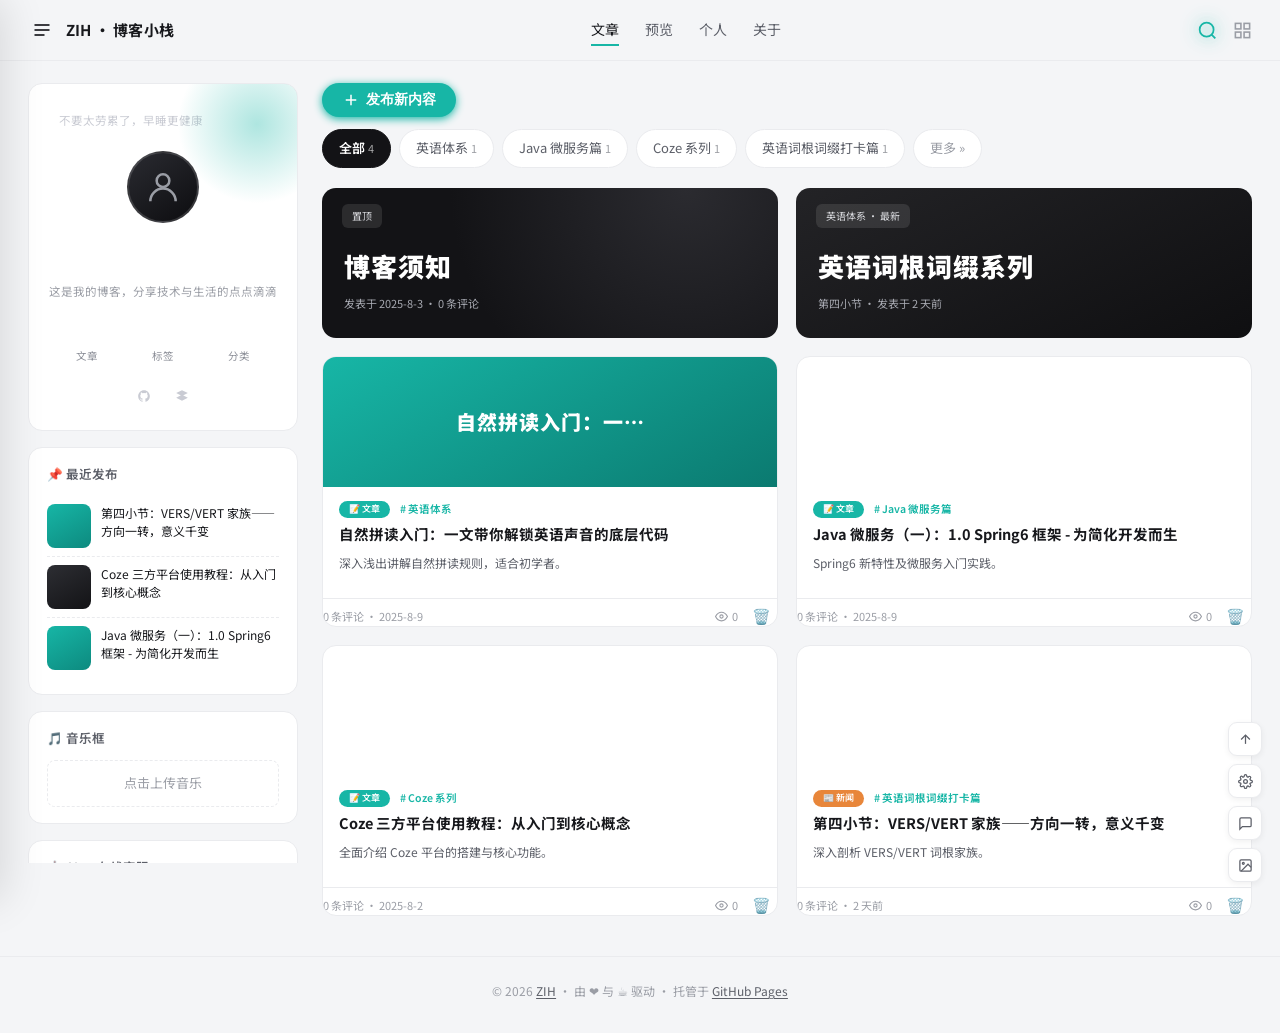
==== zih-blog/index.html @ df5fca0f "Add files via upload" ====
<!DOCTYPE html>
<html lang="zh-CN">
<head>
    <meta charset="UTF-8" />
    <meta name="viewport" content="width=device-width, initial-scale=1.0" />
    <title>ZIH · 博客小栈</title>
    <meta name="description" content="ZIH 的个人博客，分享技术与生活的点点滴滴" />
    <link rel="preconnect" href="https://fonts.googleapis.com" />
    <link href="https://fonts.googleapis.com/css2?family=Noto+Sans+SC:wght@400;500;600;700;900&family=Zen+Kaku+Gothic+New:wght@500;700;900&display=swap" rel="stylesheet" />
    <link rel="icon" href="data:image/svg+xml,<svg xmlns='http://www.w3.org/2000/svg' viewBox='0 0 24 24' fill='none' stroke='%2317181c' stroke-width='2'><line x1='3' y1='6' x2='21' y2='6'/><line x1='3' y1='12' x2='21' y2='12'/><line x1='3' y1='18' x2='15' y2='18'/></svg>" />
    
    <link rel="stylesheet" href="css/style.css" />

</head>
<body>

    <!-- ===== TOP BAR ===== -->
    <header class="topbar">
        <div class="brand">
            <button class="sidebar-toggle" id="sidebarToggle" aria-label="切换侧边栏">
                <svg viewBox="0 0 24 24" fill="none" stroke="currentColor" stroke-width="2">
                    <line x1="3" y1="6" x2="21" y2="6" />
                    <line x1="3" y1="12" x2="21" y2="12" />
                    <line x1="3" y1="18" x2="21" y2="18" />
                </svg>
            </button>
            <button class="menu-toggle" id="menuToggle" aria-label="展开分类菜单">
                <svg viewBox="0 0 24 24" fill="none" stroke="currentColor" stroke-width="2">
                    <line x1="3" y1="6" x2="21" y2="6" />
                    <line x1="3" y1="12" x2="21" y2="12" />
                    <line x1="3" y1="18" x2="15" y2="18" />
                </svg>
            </button>
            <span class="brand-text">ZIH · 博客小栈</span>
        </div>
        <nav class="toplinks">
            <a href="#" data-tab="blog" class="active">文章</a>
            <a href="#" data-tab="gallery">预览</a>
            <a href="#" data-tab="personal">个人</a>
            <a href="#" data-tab="about">关于</a>
        </nav>
        <div class="topicons">
            <svg id="icon-search" viewBox="0 0 24 24" fill="none" stroke="currentColor" stroke-width="2" role="button" aria-label="搜索文章" title="点击查看文章">
                <circle cx="11" cy="11" r="8" />
                <line x1="21" y1="21" x2="16.65" y2="16.65" />
            </svg>
            <svg id="icon-grid" viewBox="0 0 24 24" fill="none" stroke="currentColor" stroke-width="2" role="button" aria-label="查看相册" title="点击查看相册">
                <rect x="3" y="3" width="7" height="7" />
                <rect x="14" y="3" width="7" height="7" />
                <rect x="14" y="14" width="7" height="7" />
                <rect x="3" y="14" width="7" height="7" />
            </svg>
        </div>
    </header>

    <!-- ===== 分类侧滑菜单 ===== -->
    <div class="menu-overlay" id="menuOverlay"></div>
    <div class="menu-panel" id="menuPanel">
        <div class="menu-header">
            <h3>📂 分类</h3>
            <button class="close-btn" id="menuCloseBtn">✕</button>
        </div>
        <div class="menu-body" id="menuBody"></div>
        <div class="menu-footer">
            <span>共 <span id="menuTotalPosts">0</span> 篇文章</span>
        </div>
    </div>

    <!-- ===== 移动端侧边栏遮罩 ===== -->
    <div class="sidebar-overlay" id="sidebarOverlay"></div>

    <!-- ===== MAIN LAYOUT ===== -->
    <div class="shell">

        <!-- SIDEBAR -->
        <aside class="sidebar-wrapper" id="sidebarWrapper">
            <div class="sidebar-scroll">
                <div class="card profile">
                    <span class="greet">不要太劳累了，早睡更健康</span>
                    <div class="avatar-wrapper" id="avatarUpload" title="点击上传头像">
                        <div class="avatar-content" id="avatarContent">
                            <svg viewBox="0 0 24 24" fill="none" stroke="currentColor" stroke-width="1.6">
                                <circle cx="12" cy="8" r="4" />
                                <path d="M4 21c0-4.4 3.6-8 8-8s8 3.6 8 8" />
                            </svg>
                            <img id="avatarImg" src="" alt="头像" style="display:none;" />
                        </div>
                        <div class="avatar-hint">点击更换</div>
                        <div class="avatar-badge">✎</div>
                    </div>
                    <input type="file" id="avatarInput" accept="image/*" style="display:none;" />
                    <div class="pname-wrap">
                        <div class="pname" id="profileName" contenteditable="true" spellcheck="false">ZIH</div>
                        <span class="edit-hint">点击编辑名字</span>
                    </div>
                    <div class="pbio">这是我的博客，分享技术与生活的点点滴滴</div>
                    <div class="pstats">
                        <div><b id="total-articles">0</b><span>文章</span></div>
                        <div><b>23</b><span>标签</span></div>
                        <div><b>41</b><span>分类</span></div>
                    </div>
                    <div class="psocial">
                        <a href="#" aria-label="GitHub">
                            <svg viewBox="0 0 24 24" fill="currentColor">
                                <path d="M12 2C6.48 2 2 6.58 2 12.25c0 4.53 2.87 8.37 6.84 9.73.5.1.68-.22.68-.5v-1.75c-2.78.62-3.37-1.36-3.37-1.36-.46-1.2-1.11-1.52-1.11-1.52-.91-.64.07-.63.07-.63 1 .07 1.53 1.05 1.53 1.05.9 1.57 2.34 1.12 2.91.86.09-.66.35-1.12.64-1.38-2.22-.26-4.56-1.14-4.56-5.07 0-1.12.39-2.04 1.03-2.76-.1-.26-.45-1.31.1-2.72 0 0 .84-.28 2.75 1.05a9.3 9.3 0 0 1 5 0c1.9-1.33 2.75-1.05 2.75-1.05.55 1.41.2 2.46.1 2.72.64.72 1.03 1.64 1.03 2.76 0 3.94-2.34 4.8-4.57 5.06.36.32.68.94.68 1.9v2.82c0 .28.18.6.69.5C19.13 20.6 22 16.77 22 12.25 22 6.58 17.52 2 12 2Z" />
                            </svg>
                        </a>
                        <a href="#" aria-label="RSS">
                            <svg viewBox="0 0 24 24" fill="currentColor">
                                <path d="M12 2 2 7l10 5 10-5-10-5Zm0 8L2 15l10 5 10-5-10-5Z" />
                            </svg>
                        </a>
                    </div>
                </div>

                <div class="card sidebox">
                    <h4>📌 最近发布</h4>
                    <div id="recent-posts"></div>
                </div>

                <div class="card music-card">
                    <h4>🎵 音乐框</h4>
                    <div class="music-upload-area" id="musicUploadArea">
                        <span>点击上传音乐</span>
                        <input type="file" id="musicInput" accept="audio/*" style="display:none;" />
                    </div>
                    <div class="music-controls" id="musicControls">
                        <audio id="audioPlayer" style="display:none;"></audio>
                        <div class="row">
                            <button class="btn-play" id="playBtn">▶ 播放</button>
                            <span class="music-status" id="musicStatus">未加载</span>
                            <span class="music-time" id="musicTime">00:00 / 00:00</span>
                        </div>
                        <div class="music-progress" id="progressBar">
                            <div class="progress-fill" id="progressFill"></div>
                        </div>
                        <div class="row" style="margin-top:6px;">
                            <div class="music-volume">
                                <span>🔊</span>
                                <input type="range" id="volumeSlider" min="0" max="1" step="0.05" value="0.8" />
                            </div>
                            <span class="spacer"></span>
                            <button class="delete-btn" id="deleteMusicBtn" title="删除音乐" style="font-size:13px;">🗑️</button>
                        </div>
                    </div>
                </div>

                <div class="card ai-card">
                    <h4>🤖 AI · 在线客服</h4>
                    <div class="ai-mode-toggle">
                        <button class="mode-btn active" data-mode="ai">🤖 AI</button>
                        <button class="mode-btn" data-mode="human">👤 人工</button>
                    </div>
                    <div class="ai-chat-box" id="aiChatBox">
                        <div class="msg bot">你好！我是 AI 助手，有什么可以帮助你的？</div>
                    </div>
                    <div class="ai-input-row">
                        <input type="text" id="aiInput" placeholder="输入消息..." />
                        <button id="aiSendBtn">发送</button>
                    </div>
                    <div class="ai-status" id="aiStatus">当前模式：AI 自动回复</div>
                </div>

                <div class="card data-card">
                    <h4>💾 数据管理</h4>
                    <div class="data-actions">
                        <button class="btn-export" id="exportDataBtn">📤 导出数据</button>
                        <button class="btn-import" id="importDataBtn">📥 导入数据</button>
                        <input type="file" id="importFileInput" accept=".json" style="display:none;" />
                    </div>
                    <div class="data-hint">
                        💡 导出为 <strong>JSON</strong> 文件备份全部数据（文章、评论、相册、联系方式、个人资料、音乐），导入可恢复。
                    </div>
                </div>

                <div class="card theme-card">
                    <h4>🎨 主题切换</h4>
                    <div class="theme-grid" id="themeGrid">
                        <button class="theme-btn active" data-theme="light" title="白天">
                            <span class="theme-dot" style="background:#f4f5f7;border-color:#eaebee;"></span>
                            <span class="theme-name">☀️ 白天</span>
                        </button>
                        <button class="theme-btn" data-theme="dark" title="黑夜">
                            <span class="theme-dot" style="background:#1a1a1e;border-color:#2a2a30;"></span>
                            <span class="theme-name">🌙 黑夜</span>
                        </button>
                        <button class="theme-btn" data-theme="warm" title="暖阳">
                            <span class="theme-dot" style="background:#fdf6ee;border-color:#f0e6d8;"></span>
                            <span class="theme-name">🌅 暖阳</span>
                        </button>
                        <button class="theme-btn" data-theme="forest" title="森林">
                            <span class="theme-dot" style="background:#eef5ee;border-color:#d8e8d8;"></span>
                            <span class="theme-name">🌲 森林</span>
                        </button>
                        <button class="theme-btn" data-theme="ocean" title="海洋">
                            <span class="theme-dot" style="background:#eef4f8;border-color:#d8e4ec;"></span>
                            <span class="theme-name">🌊 海洋</span>
                        </button>
                        <button class="theme-btn" data-theme="sakura" title="樱花">
                            <span class="theme-dot" style="background:#fdf0f0;border-color:#f0d8d8;"></span>
                            <span class="theme-name">🌸 樱花</span>
                        </button>
                        <button class="theme-btn" data-theme="violet" title="紫罗兰">
                            <span class="theme-dot" style="background:#f4eef8;border-color:#e8d8ec;"></span>
                            <span class="theme-name">💜 紫罗兰</span>
                        </button>
                    </div>
                    <div class="theme-current" id="themeCurrent">当前主题：<strong>☀️ 白天</strong></div>
                </div>

            </div>
        </aside>

        <!-- MAIN CONTENT -->
        <main>
            <div id="blog-content" class="active">
                <div class="toolbar">
                    <button class="btn-publish" id="openPublishBtn">
                        <svg viewBox="0 0 24 24" fill="none" stroke="currentColor" stroke-width="2">
                            <path d="M12 5v14" />
                            <path d="M5 12h14" />
                        </svg>
                        发布新内容
                    </button>
                    <div class="pillbar" id="pillbar"></div>
                </div>

                <div class="featured">
                    <div class="fcard dark1">
                        <span class="tag">置顶</span>
                        <div class="big">博客须知</div>
                        <div class="meta">发表于 2025-8-3 · 0 条评论</div>
                    </div>
                    <div class="fcard dark2">
                        <span class="tag">英语体系 · 最新</span>
                        <div class="big">英语词根词缀系列</div>
                        <div class="meta">第四小节 · 发表于 2 天前</div>
                    </div>
                </div>

                <div class="grid" id="post-grid"></div>
            </div>

            <div id="gallery">
                <div class="gallery-header">
                    <div class="header-actions">
                        <div>
                            <h2>📷 摄影集</h2>
                            <p>上传本地图片或管理现有照片</p>
                        </div>
                        <button class="btn-upload" id="uploadImageBtn">
                            📤 上传图片
                            <input type="file" id="imageInput" accept="image/*" multiple />
                        </button>
                    </div>
                </div>
                <div class="gallery-grid" id="gallery-grid"></div>
            </div>

            <div id="personal">
                <div class="personal-header">
                    <div class="avatar-large">
                        <svg viewBox="0 0 24 24" fill="none" stroke="currentColor" stroke-width="1.6">
                            <circle cx="12" cy="8" r="4" />
                            <path d="M4 21c0-4.4 3.6-8 8-8s8 3.6 8 8" />
                        </svg>
                    </div>
                    <h2>ZIH</h2>
                    <div class="bio">全栈开发者 · 热爱技术与生活</div>
                    <div class="tags">
                        <span># 前端</span>
                        <span># 后端</span>
                        <span># 英语</span>
                        <span># 摄影</span>
                    </div>
                </div>
                <h3 style="font-size:18px;font-weight:700;margin-bottom:16px;">💬 访客留言</h3>
                <div class="comment-form">
                    <div class="row">
                        <input type="text" id="commentName" placeholder="你的昵称 *" required />
                    </div>
                    <div class="row">
                        <textarea id="commentContent" placeholder="想说什么呢？" required></textarea>
                    </div>
                    <div class="actions">
                        <button class="btn-submit-comment" id="submitCommentBtn">发表评论</button>
                    </div>
                </div>
                <div class="grid" id="comment-grid"></div>
            </div>

            <div id="about">
                <div class="about-header">
                    <div>
                        <h2>📇 联系方式</h2>
                        <p style="color:var(--ink-soft);font-size:14px;">管理你的社交联系方式，上传二维码或图片</p>
                    </div>
                    <button class="btn-add-contact" id="addContactBtn">➕ 添加联系方式</button>
                </div>
                <div class="contact-grid" id="contact-grid"></div>
            </div>

        </main>
    </div>

    <!-- ===== 发布模态框（增强版） ===== -->
    <div class="modal-overlay" id="publishModal">
        <div class="modal">
            <h2>✏️ 发布新内容</h2>
            <p class="sub">支持写文章、新闻，富文本编辑，插入图片</p>
            <form id="publishForm">
                <!-- 类型切换 -->
                <label>内容类型</label>
                <div class="type-toggle">
                    <button type="button" class="type-btn active" data-type="article">📝 文章</button>
                    <button type="button" class="type-btn" data-type="news">📰 新闻</button>
                </div>

                <label>标题 <span class="required">*</span></label>
                <input type="text" id="postTitle" placeholder="输入标题..." required />

                <label>分类 <span class="required">*</span></label>
                <input type="text" id="postCategory" placeholder="例如：前端技术" required />

                <label>摘要（选填）</label>
                <textarea id="postSummary" placeholder="简短描述内容"></textarea>

                <label>正文内容 <span class="required">*</span></label>
                <div class="editor-toolbar" id="editorToolbar">
                    <button type="button" data-cmd="bold" title="加粗"><b>B</b></button>
                    <button type="button" data-cmd="italic" title="斜体"><i>I</i></button>
                    <button type="button" data-cmd="underline" title="下划线"><u>U</u></button>
                    <span class="separator"></span>
                    <button type="button" data-cmd="h2" title="标题2">H2</button>
                    <button type="button" data-cmd="h3" title="标题3">H3</button>
                    <span class="separator"></span>
                    <button type="button" data-cmd="ul" title="无序列表">•</button>
                    <button type="button" data-cmd="ol" title="有序列表">1.</button>
                    <span class="separator"></span>
                    <button type="button" data-cmd="image" title="插入图片">🖼️</button>
                    <button type="button" data-cmd="link" title="插入链接">🔗</button>
                    <button type="button" data-cmd="quote" title="引用">❝</button>
                    <span class="separator"></span>
                    <button type="button" data-cmd="undo" title="撤销">↩</button>
                    <button type="button" data-cmd="redo" title="重做">↪</button>
                    <span class="separator"></span>
                    <button type="button" data-cmd="clear" title="清除格式">✕</button>
                </div>
                <div class="editor-content" id="editorContent" contenteditable="true" placeholder="在这里写正文..."></div>
                <div style="font-size:11px;color:var(--ink-faint);margin-top:4px;text-align:right;">支持粘贴图片、拖拽上传图片</div>

                <label>封面颜色</label>
                <div class="color-options">
                    <label><input type="radio" name="coverColor" value="teal" checked /> <span class="color-swatch" style="background:var(--teal);"></span> 青绿</label>
                    <label><input type="radio" name="coverColor" value="dark" /> <span class="color-swatch" style="background:#1d1d21;"></span> 深色</label>
                    <label><input type="radio" name="coverColor" value="amber" /> <span class="color-swatch" style="background:#e8863a;"></span> 琥珀</label>
                    <label><input type="radio" name="coverColor" value="violet" /> <span class="color-swatch" style="background:#6f6bd6;"></span> 紫罗兰</label>
                    <label><input type="radio" name="coverColor" value="rose" /> <span class="color-swatch" style="background:#e8436e;"></span> 玫瑰</label>
                    <label><input type="radio" name="coverColor" value="sky" /> <span class="color-swatch" style="background:#3b9ae1;"></span> 天蓝</label>
                </div>

                <div class="actions">
                    <button type="button" class="btn-cancel" id="closePublishBtn">取消</button>
                    <button type="submit" class="btn-submit">发布</button>
                </div>
            </form>
        </div>
    </div>

    <!-- ===== 文章详情查看模态框 ===== -->
    <div class="modal-overlay" id="detailModal">
        <div class="modal">
            <div class="detail-header">
                <div>
                    <div class="meta">
                        <span class="badge" id="detailBadge">📝 文章</span>
                        <span id="detailCategory"># 分类</span>
                        <span style="margin-left:10px;" id="detailDate">2026-9-1</span>
                        <span style="margin-left:10px;">👁️ <span id="detailViews">0</span></span>
                    </div>
                    <h3 id="detailTitle">标题</h3>
                </div>
                <button class="close-btn" id="closeDetailBtn" style="font-size:24px;background:none;border:none;color:var(--ink-faint);cursor:pointer;">✕</button>
            </div>
            <div class="detail-content" id="detailContent">
                内容加载中...
            </div>
            <div class="actions" style="margin-top:16px;justify-content:flex-end;display:flex;">
                <button class="btn-cancel" id="closeDetailBtn2">关闭</button>
            </div>
        </div>
    </div>

    <!-- ===== 添加联系方式模态框 ===== -->
    <div class="modal-overlay" id="addContactModal">
        <div class="modal">
            <h2>📇 添加联系方式</h2>
            <p class="sub">选择类型并填写标签</p>
            <form id="addContactForm">
                <label>类型 <span class="required">*</span></label>
                <select id="contactType" required>
                    <option value="wechat">微信</option>
                    <option value="douyin">抖音</option>
                </select>
                <label>标签 <span class="required">*</span></label>
                <input type="text" id="contactLabel" placeholder="例如：微信、抖音" required />
                <div class="actions">
                    <button type="button" class="btn-cancel" id="closeAddContactBtn">取消</button>
                    <button type="submit" class="btn-submit">添加</button>
                </div>
            </form>
        </div>
    </div>

    <!-- ===== FOOTER ===== -->
    <footer class="site-footer">
        <p>
            © 2026 <a href="/">ZIH</a> ·
            由 ❤️ 与 ☕ 驱动 ·
            托管于 <a href="https://pages.github.com" target="_blank" rel="noopener">GitHub Pages</a>
        </p>
    </footer>

    <!-- ===== RIGHT RAIL ===== -->
    <div class="rail">
        <a href="#" aria-label="回到顶部" onclick="window.scrollTo({top:0,behavior:'smooth'});return false;">
            <svg viewBox="0 0 24 24" fill="none" stroke="currentColor" stroke-width="2">
                <line x1="12" y1="5" x2="12" y2="19" />
                <polyline points="19 12 12 5 5 12" />
            </svg>
        </a>
        <a href="#" aria-label="设置">
            <svg viewBox="0 0 24 24" fill="none" stroke="currentColor" stroke-width="2">
                <circle cx="12" cy="12" r="3" />
                <path d="M19.4 15a1.7 1.7 0 0 0 .34 1.87l.06.06a2 2 0 1 1-2.83 2.83l-.06-.06a1.7 1.7 0 0 0-1.87-.34 1.7 1.7 0 0 0-1 1.55V21a2 2 0 0 1-4 0v-.09A1.7 1.7 0 0 0 9 19.4a1.7 1.7 0 0 0-1.87.34l-.06.06a2 2 0 1 1-2.83-2.83l.06-.06A1.7 1.7 0 0 0 4.6 15a1.7 1.7 0 0 0-1.55-1H3a2 2 0 0 1 0-4h.09A1.7 1.7 0 0 0 4.6 9a1.7 1.7 0 0 0-.34-1.87l-.06-.06A2 2 0 1 1 7.03 4.24l.06.06A1.7 1.7 0 0 0 9 4.64a1.7 1.7 0 0 0 1-1.55V3a2 2 0 0 1 4 0v.09a1.7 1.7 0 0 0 1 1.55 1.7 1.7 0 0 0 1.87-.34l.06-.06a2 2 0 1 1 2.83 2.83l-.06.06A1.7 1.7 0 0 0 19.4 9a1.7 1.7 0 0 0 1.55 1H21a2 2 0 0 1 0 4h-.09a1.7 1.7 0 0 0-1.55 1Z" />
            </svg>
        </a>
        <a href="#" aria-label="评论">
            <svg viewBox="0 0 24 24" fill="none" stroke="currentColor" stroke-width="2">
                <path d="M21 15a2 2 0 0 1-2 2H7l-4 4V5a2 2 0 0 1 2-2h14a2 2 0 0 1 2 2z" />
            </svg>
        </a>
        <a href="#" aria-label="图片">
            <svg viewBox="0 0 24 24" fill="none" stroke="currentColor" stroke-width="2">
                <rect x="3" y="3" width="18" height="18" rx="2" />
                <circle cx="8.5" cy="8.5" r="1.5" />
                <path d="m21 15-5-5L5 21" />
            </svg>
        </a>
    </div>

    <!-- ============================================================ -->
    <!-- ===== JavaScript ===== -->
    
    <script src="js/app.js"></script>


</body>
</html>
---- zih-blog/css/style.css ----
/* ===== 全局重置 & 变量 ===== */
        :root {
            --bg: #f4f5f7;
            --panel: #ffffff;
            --ink: #17181c;
            --ink-soft: #5c5f68;
            --ink-faint: #9a9da5;
            --line: #eaebee;
            --teal: #17b6a6;
            --teal-hover: #0f9e8f;
            --shadow: rgba(0,0,0,0.06);
            --shadow-strong: rgba(0,0,0,0.12);
            --radius: 14px;
            --menu-width: 280px;
            --sidebar-width: 272px;
            --topbar-bg: rgba(244,245,247,0.86);
            --modal-overlay: rgba(0,0,0,0.4);
            --avatar-bg: linear-gradient(145deg, #2a2b31, #0d0d10);
            --profile-gradient: linear-gradient(160deg, #131316, #0a0a0c 85%);
            --profile-accent: rgba(23,182,166,0.35);
            --greet-bg: rgba(255,255,255,0.08);
            --social-bg: rgba(255,255,255,0.08);
            --social-hover: rgba(255,255,255,0.18);
            --avatar-border: rgba(255,255,255,0.15);
            --fcard-dark1: radial-gradient(circle at 80% 0%, #2b2b30, #131316 60%);
            --fcard-dark2: linear-gradient(155deg, #232326, #0f0f11);
            --fcard-tag: rgba(255,255,255,0.1);
            --music-volume-track: #e0e0e0;
            --ai-chat-bg: #f0f0f2;
            --ai-msg-bot: #ffffff;
            --ai-msg-user: #17b6a6;
            --ai-msg-system: #e8863a;
            --pill-active: #131316;
            --pill-active-text: #ffffff;
            --pill-hover: #e8e8ea;
            --input-bg: #f4f5f7;
            --input-focus: #ffffff;
            --input-border: #eaebee;
            --input-focus-border: #17b6a6;
            --delete-hover-bg: #fee2e2;
            --delete-hover-color: #dc2626;
            --btn-cancel-bg: #f4f5f7;
            --btn-cancel-hover: #eaebee;
            --rail-bg: #ffffff;
            --rail-border: #eaebee;
            --rail-hover-bg: #131316;
            --rail-hover-color: #ffffff;
            --footer-border: #eaebee;
            --menu-item-hover: #f4f5f7;
            --menu-item-active-bg: rgba(23,182,166,0.1);
            --menu-item-active-color: #17b6a6;
            --menu-item-count-bg: #f4f5f7;
            --menu-item-count-active: rgba(23,182,166,0.15);
            --sidebar-overlay: rgba(0,0,0,0.4);
            --music-upload-border: #eaebee;
            --music-upload-hover-bg: rgba(23,182,166,0.04);
            --mode-btn-bg: #f4f5f7;
            --mode-btn-border: #eaebee;
            --mode-btn-active-bg: #17b6a6;
            --mode-btn-active-color: #ffffff;
            --mode-btn-hover-border: #17b6a6;
            --data-btn-bg: #f4f5f7;
            --data-btn-border: #eaebee;
            --data-btn-hover-border: #17b6a6;
            --data-btn-hover-color: #17b6a6;
            --data-btn-export-bg: #17b6a6;
            --data-btn-export-hover: #0f9e8f;
            --data-btn-import-bg: #e8863a;
            --data-btn-import-hover: #d4782e;
            --data-hint-color: #9a9da5;
            --data-hint-strong: #5c5f68;
            --theme-btn-border: #eaebee;
            --theme-btn-active-border: #17b6a6;
            --theme-btn-shadow: rgba(0,0,0,0.08);
            --theme-name-color: #5c5f68;
            --theme-name-active: #17181c;
            --post-hover-shadow: rgba(0,0,0,0.06);
            --gallery-item-hover-shadow: rgba(0,0,0,0.08);
            --contact-card-hover-shadow: rgba(0,0,0,0.06);
            --comment-card-hover-shadow: rgba(0,0,0,0.06);
            --modal-shadow: rgba(0,0,0,0.2);
            --modal-bg: #ffffff;
            --scrollbar-thumb: #eaebee;
            --scrollbar-track: transparent;
            --avatar-default: #9a9da5;
            --avatar-border-color: rgba(255,255,255,0.15);
            --avatar-hint-bg: rgba(0,0,0,0.6);
            --avatar-badge-bg: #17b6a6;
            --avatar-badge-color: #ffffff;
            --avatar-badge-border: #131316;
            --pname-focus-shadow: #17b6a6;
            --pname-hover-bg: rgba(255,255,255,0.06);
            --pname-focus-bg: rgba(255,255,255,0.1);
            --pname-placeholder: #8b8e97;
            --pbio-color: #9a9da5;
            --pstats-color: #8b8e97;
            --social-icon-color: #c9cbd3;
            --greet-color: #c9cbd3;
            --postmini-border: #eaebee;
            --postmini-thumb-bg: linear-gradient(150deg, #17b6a6, #0d8a7f);
            --postmini-thumb-b: linear-gradient(150deg, #2d2e33, #131316);
            --postmini-text: #17181c;
            --music-status-color: #9a9da5;
            --music-time-color: #9a9da5;
            --music-progress-bg: #f4f5f7;
            --music-progress-fill: #17b6a6;
            --music-volume-track-color: #e0e0e0;
            --music-volume-thumb: #17b6a6;
            --ai-status-color: #9a9da5;
            --ai-chat-scrollbar: #eaebee;
            --ai-input-bg: #ffffff;
            --ai-input-border: #eaebee;
            --ai-input-focus-border: #17b6a6;
            --ai-send-btn-bg: #17b6a6;
            --ai-send-btn-hover: #0f9e8f;
            --theme-card-bg: #ffffff;
            --theme-card-border: #eaebee;
            --theme-btn-bg: #f4f5f7;
            --theme-btn-hover: #e8e8ea;
            --theme-btn-active-shadow: 0 0 0 2px #17b6a6;
            --theme-btn-text: #5c5f68;
            --theme-btn-active-text: #17181c;
            --theme-current-color: #17181c;
            --theme-current-bg: #f4f5f7;
            --editor-toolbar-bg: #f4f5f7;
            --editor-toolbar-border: #eaebee;
            --editor-toolbar-btn-hover: #e8e8ea;
            --editor-content-bg: #ffffff;
            --editor-content-border: #eaebee;
            --type-btn-active-bg: #17b6a6;
            --type-btn-active-color: #ffffff;
            --type-btn-border: #eaebee;
            --type-btn-bg: #f4f5f7;
            --type-btn-hover-border: #17b6a6;
        }

        /* ===== 主题切换平滑过渡 ===== */
        * {
            transition: background-color 0.35s ease,
                color 0.3s ease,
                border-color 0.35s ease,
                box-shadow 0.3s ease,
                fill 0.3s ease,
                stroke 0.3s ease;
        }
        .post .cover,
        .gallery-item img,
        .avatar-wrapper .avatar-content img,
        .contact-card .image-area img,
        .music-progress .progress-fill,
        .editor-content img {
            transition: none;
        }
        .topbar,
        .rail a,
        .pill,
        .btn-publish,
        .delete-btn,
        .mode-btn,
        .data-actions button,
        .theme-btn,
        .sidebar-toggle,
        .menu-toggle,
        .close-btn,
        .modal .actions button,
        .comment-form .btn-submit-comment,
        .music-controls .btn-play,
        .music-upload-area,
        .contact-card .image-actions button,
        .gallery-header .btn-upload,
        .about-header .btn-add-contact,
        .ai-input-row button,
        .avatar-wrapper,
        .editor-toolbar button,
        .type-btn {
            transition: background-color 0.25s ease,
                color 0.25s ease,
                border-color 0.25s ease,
                transform 0.2s ease,
                box-shadow 0.25s ease;
        }
        .post,
        .comment-card,
        .gallery-item,
        .contact-card {
            transition: box-shadow 0.25s ease, transform 0.2s ease;
        }
        .profile::before {
            transition: background 0.5s ease;
        }
        .topbar {
            transition: background-color 0.35s ease, border-color 0.35s ease;
        }
        .music-progress .progress-fill {
            transition: width 0.1s linear;
        }

        /* ===== 富文本编辑器样式 ===== */
        .editor-toolbar {
            display: flex;
            flex-wrap: wrap;
            gap: 3px;
            padding: 6px 8px;
            background: var(--editor-toolbar-bg);
            border: 1px solid var(--editor-toolbar-border);
            border-bottom: none;
            border-radius: 8px 8px 0 0;
        }
        .editor-toolbar button {
            width: 30px;
            height: 30px;
            border: none;
            border-radius: 4px;
            background: transparent;
            color: var(--ink-soft);
            cursor: pointer;
            font-size: 13px;
            font-weight: 600;
            display: flex;
            align-items: center;
            justify-content: center;
            transition: background 0.2s, color 0.2s;
            font-family: inherit;
        }
        .editor-toolbar button:hover {
            background: var(--editor-toolbar-btn-hover);
            color: var(--ink);
        }
        .editor-toolbar button.active {
            background: var(--teal);
            color: #fff;
        }
        .editor-toolbar .separator {
            width: 1px;
            background: var(--editor-toolbar-border);
            margin: 0 4px;
            flex-shrink: 0;
        }
        .editor-content {
            min-height: 160px;
            max-height: 400px;
            overflow-y: auto;
            padding: 12px 14px;
            background: var(--editor-content-bg);
            border: 1px solid var(--editor-content-border);
            border-radius: 0 0 8px 8px;
            font-size: 14px;
            line-height: 1.8;
            color: var(--ink);
            outline: none;
            cursor: text;
        }
        .editor-content:focus {
            border-color: var(--input-focus-border);
        }
        .editor-content img {
            max-width: 100%;
            border-radius: 4px;
            margin: 4px 0;
        }
        .editor-content h2 {
            font-size: 18px;
            font-weight: 700;
            margin: 8px 0 4px;
        }
        .editor-content h3 {
            font-size: 16px;
            font-weight: 600;
            margin: 6px 0 4px;
        }
        .editor-content ul,
        .editor-content ol {
            padding-left: 24px;
            margin: 4px 0;
        }
        .editor-content li {
            margin: 2px 0;
        }
        .editor-content blockquote {
            border-left: 3px solid var(--teal);
            padding-left: 12px;
            margin: 6px 0;
            color: var(--ink-soft);
        }
        .editor-content a {
            color: var(--teal);
            text-decoration: underline;
        }

        /* 文章类型切换按钮 */
        .type-toggle {
            display: flex;
            gap: 8px;
            margin-bottom: 12px;
        }
        .type-btn {
            padding: 4px 16px;
            border-radius: 16px;
            border: 1px solid var(--type-btn-border);
            background: var(--type-btn-bg);
            color: var(--ink-soft);
            font-size: 13px;
            font-weight: 500;
            cursor: pointer;
            transition: all 0.2s;
            font-family: inherit;
        }
        .type-btn:hover {
            border-color: var(--type-btn-hover-border);
            color: var(--ink);
        }
        .type-btn.active {
            background: var(--type-btn-active-bg);
            color: var(--type-btn-active-color);
            border-color: var(--type-btn-active-bg);
        }

        /* 文章卡片类型标签 */
        .post .type-badge {
            display: inline-block;
            font-size: 10px;
            font-weight: 600;
            padding: 2px 10px;
            border-radius: 10px;
            margin-right: 6px;
            background: var(--teal);
            color: #fff;
        }
        .post .type-badge.news {
            background: #e8863a;
        }
        .post .type-badge.article {
            background: var(--teal);
        }

        /* 文章详情查看模态框 */
        .detail-content {
            max-height: 60vh;
            overflow-y: auto;
            padding: 4px 2px 12px;
            line-height: 1.8;
            font-size: 15px;
            color: var(--ink);
        }
        .detail-content img {
            max-width: 100%;
            border-radius: 6px;
            margin: 8px 0;
        }
        .detail-content h2 {
            font-size: 20px;
            font-weight: 700;
            margin: 12px 0 6px;
        }
        .detail-content h3 {
            font-size: 17px;
            font-weight: 600;
            margin: 10px 0 4px;
        }
        .detail-content ul,
        .detail-content ol {
            padding-left: 24px;
            margin: 6px 0;
        }
        .detail-content li {
            margin: 2px 0;
        }
        .detail-content blockquote {
            border-left: 3px solid var(--teal);
            padding-left: 14px;
            margin: 8px 0;
            color: var(--ink-soft);
        }
        .detail-content a {
            color: var(--teal);
            text-decoration: underline;
        }
        .detail-header {
            display: flex;
            justify-content: space-between;
            align-items: center;
            flex-wrap: wrap;
            gap: 8px;
            margin-bottom: 12px;
            padding-bottom: 10px;
            border-bottom: 1px solid var(--line);
        }
        .detail-header .meta {
            font-size: 12px;
            color: var(--ink-faint);
        }
        .detail-header .meta .badge {
            display: inline-block;
            padding: 2px 12px;
            border-radius: 12px;
            font-size: 11px;
            font-weight: 600;
            margin-right: 6px;
        }
        .detail-header .meta .badge.news {
            background: #e8863a;
            color: #fff;
        }
        .detail-header .meta .badge.article {
            background: var(--teal);
            color: #fff;
        }
        .detail-header h3 {
            font-size: 20px;
            font-weight: 700;
            color: var(--ink);
        }

        /* ===== 原有样式（使用CSS变量） ===== */
        * {
            box-sizing: border-box;
            margin: 0;
            padding: 0;
        }
        body {
            background: var(--bg);
            color: var(--ink);
            -webkit-font-smoothing: antialiased;
            line-height: 1.6;
            font-family: "Noto Sans SC", "Zen Kaku Gothic New", system-ui, sans-serif;
        }
        a {
            color: inherit;
            text-decoration: none;
            cursor: pointer;
        }
        img {
            max-width: 100%;
            display: block;
        }

        /* ===== Top Bar ===== */
        .topbar {
            position: sticky;
            top: 0;
            z-index: 50;
            display: flex;
            align-items: center;
            justify-content: space-between;
            padding: 14px 28px;
            background: var(--topbar-bg);
            backdrop-filter: blur(10px);
            border-bottom: 1px solid var(--line);
        }
        .brand {
            display: flex;
            align-items: center;
            gap: 10px;
            font-weight: 700;
            font-size: 15px;
            letter-spacing: .2px;
        }
        .brand .menu-toggle {
            cursor: pointer;
            transition: transform .3s ease, color .3s ease;
            display: flex;
            align-items: center;
            justify-content: center;
            padding: 4px;
            border-radius: 6px;
            background: transparent;
            border: none;
            color: var(--ink);
        }
        .brand .menu-toggle:hover {
            color: var(--teal);
            background: var(--menu-item-hover);
        }
        .brand .menu-toggle:active {
            transform: scale(0.9);
        }
        .brand .menu-toggle svg {
            width: 20px;
            height: 20px;
            display: block;
            transition: transform .4s cubic-bezier(0.34, 1.56, 0.64, 1);
        }
        .brand .menu-toggle.open svg {
            transform: rotate(90deg);
        }
        .brand .brand-text {
            white-space: nowrap;
        }

        .sidebar-toggle {
            display: none;
            cursor: pointer;
            transition: transform .3s ease, color .3s ease;
            padding: 4px;
            border-radius: 6px;
            background: transparent;
            border: none;
            color: var(--ink);
            align-items: center;
            justify-content: center;
            margin-right: 2px;
        }
        .sidebar-toggle:hover {
            color: var(--teal);
            background: var(--menu-item-hover);
        }
        .sidebar-toggle:active {
            transform: scale(0.9);
        }
        .sidebar-toggle svg {
            width: 22px;
            height: 22px;
            display: block;
        }

        .toplinks {
            display: flex;
            gap: 26px;
            font-size: 14px;
            color: var(--ink-soft);
        }
        .toplinks a {
            padding: 4px 0;
            border-bottom: 2px solid transparent;
            transition: border-color .2s, color .2s;
        }
        .toplinks a:hover {
            color: var(--ink);
        }
        .toplinks a.active {
            color: var(--ink);
            border-bottom-color: var(--teal);
        }
        .topicons {
            display: flex;
            gap: 16px;
            align-items: center;
            color: var(--ink-faint);
        }
        .topicons svg {
            width: 19px;
            height: 19px;
            cursor: pointer;
            transition: transform 0.35s cubic-bezier(0.34, 1.56, 0.64, 1),
                color 0.3s ease,
                filter 0.3s ease;
            display: block;
            flex-shrink: 0;
        }
        .topicons svg:hover {
            transform: scale(1.25) rotate(6deg);
            color: var(--ink);
            filter: drop-shadow(0 2px 8px var(--teal, rgba(23,182,166,.25)));
        }
        .topicons svg:active {
            transform: scale(0.9) rotate(-4deg);
        }
        .topicons svg#icon-search.pulse {
            animation: pulseIcon 0.6s cubic-bezier(0.34, 1.56, 0.64, 1);
        }
        @keyframes pulseIcon {
            0% { transform: scale(1) rotate(0deg); }
            30% { transform: scale(1.4) rotate(-10deg); color: var(--teal); }
            60% { transform: scale(1.2) rotate(5deg); color: var(--teal); }
            100% { transform: scale(1) rotate(0deg); }
        }
        .topicons svg#icon-grid.spin {
            animation: spinIcon 0.7s cubic-bezier(0.34, 1.56, 0.64, 1);
        }
        @keyframes spinIcon {
            0% { transform: scale(1) rotate(0deg); }
            25% { transform: scale(1.3) rotate(90deg); color: var(--teal); }
            50% { transform: scale(1.1) rotate(180deg); color: var(--teal); }
            75% { transform: scale(1.2) rotate(270deg); }
            100% { transform: scale(1) rotate(360deg); }
        }
        .topicons svg.active-icon {
            color: var(--teal);
            transform: scale(1.1);
            filter: drop-shadow(0 0 8px var(--teal, rgba(23,182,166,.3)));
        }

        /* ===== 分类侧滑菜单 ===== */
        .menu-overlay {
            position: fixed;
            top: 0;
            left: 0;
            width: 100%;
            height: 100%;
            background: var(--modal-overlay);
            backdrop-filter: blur(4px);
            z-index: 60;
            opacity: 0;
            visibility: hidden;
            transition: opacity .35s ease, visibility .35s ease;
        }
        .menu-overlay.open {
            opacity: 1;
            visibility: visible;
        }

        .menu-panel {
            position: fixed;
            top: 0;
            left: 0;
            width: var(--menu-width);
            max-width: 82vw;
            height: 100%;
            background: var(--panel);
            z-index: 70;
            transform: translateX(-100%);
            transition: transform .4s cubic-bezier(0.22, 1, 0.36, 1);
            box-shadow: 4px 0 40px var(--shadow-strong);
            display: flex;
            flex-direction: column;
            overflow: hidden;
        }
        .menu-panel.open {
            transform: translateX(0);
        }

        .menu-panel .menu-header {
            padding: 20px 22px 14px;
            border-bottom: 1px solid var(--line);
            display: flex;
            align-items: center;
            justify-content: space-between;
            flex-shrink: 0;
        }
        .menu-panel .menu-header h3 {
            font-size: 16px;
            font-weight: 700;
            color: var(--ink);
        }
        .menu-panel .menu-header .close-btn {
            background: none;
            border: none;
            font-size: 22px;
            color: var(--ink-faint);
            cursor: pointer;
            padding: 0 4px;
            transition: color .2s, transform .2s;
            line-height: 1;
        }
        .menu-panel .menu-header .close-btn:hover {
            color: var(--ink);
            transform: rotate(90deg);
        }

        .menu-panel .menu-body {
            padding: 12px 16px 24px;
            overflow-y: auto;
            flex: 1;
        }
        .menu-panel .menu-body .menu-label {
            font-size: 11px;
            color: var(--ink-faint);
            text-transform: uppercase;
            letter-spacing: .5px;
            padding: 8px 6px 6px;
            font-weight: 600;
        }
        .menu-panel .menu-body .menu-item {
            display: flex;
            align-items: center;
            gap: 12px;
            padding: 10px 14px;
            border-radius: 10px;
            cursor: pointer;
            transition: background .2s, color .2s, transform .15s;
            color: var(--ink-soft);
            font-size: 14px;
            font-weight: 500;
            margin-bottom: 2px;
            position: relative;
        }
        .menu-panel .menu-body .menu-item:hover {
            background: var(--menu-item-hover);
            color: var(--ink);
        }
        .menu-panel .menu-body .menu-item:active {
            transform: scale(0.97);
        }
        .menu-panel .menu-body .menu-item.active {
            background: var(--menu-item-active-bg);
            color: var(--menu-item-active-color);
            font-weight: 600;
        }
        .menu-panel .menu-body .menu-item.active::before {
            content: "";
            position: absolute;
            left: 0;
            top: 20%;
            height: 60%;
            width: 3px;
            background: var(--teal);
            border-radius: 0 3px 3px 0;
        }
        .menu-panel .menu-body .menu-item .dot {
            width: 8px;
            height: 8px;
            border-radius: 50%;
            background: var(--teal);
            flex-shrink: 0;
            opacity: .5;
            transition: opacity .2s;
        }
        .menu-panel .menu-body .menu-item.active .dot {
            opacity: 1;
        }
        .menu-panel .menu-body .menu-item .count {
            margin-left: auto;
            background: var(--menu-item-count-bg);
            padding: 0 10px;
            border-radius: 12px;
            font-size: 11px;
            color: var(--ink-faint);
            font-weight: 400;
        }
        .menu-panel .menu-body .menu-item.active .count {
            background: var(--menu-item-count-active);
            color: var(--teal);
        }
        .menu-panel .menu-body .menu-divider {
            height: 1px;
            background: var(--line);
            margin: 10px 10px 12px;
        }

        .menu-panel .menu-footer {
            padding: 14px 20px 20px;
            border-top: 1px solid var(--line);
            flex-shrink: 0;
            font-size: 12px;
            color: var(--ink-faint);
            text-align: center;
        }

        /* ===== Layout ===== */
        .shell {
            max-width: 1280px;
            margin: 0 auto;
            display: grid;
            grid-template-columns: var(--sidebar-width) minmax(0, 1fr);
            gap: 22px;
            padding: 22px 28px 60px;
            align-items: start;
            position: relative;
        }

        /* ===== 移动端侧边栏遮罩 ===== */
        .sidebar-overlay {
            display: none;
            position: fixed;
            top: 0;
            left: 0;
            width: 100%;
            height: 100%;
            background: var(--sidebar-overlay);
            backdrop-filter: blur(2px);
            z-index: 45;
            opacity: 0;
            visibility: hidden;
            transition: opacity .35s ease, visibility .35s ease;
        }
        .sidebar-overlay.open {
            opacity: 1;
            visibility: visible;
        }

        /* ===== Sidebar ===== */
        .sidebar-wrapper {
            position: relative;
        }
        .sidebar-wrapper .card {
            background: var(--panel);
            border-radius: var(--radius);
            border: 1px solid var(--line);
        }

        .sidebar-scroll {
            max-height: calc(100vh - 120px);
            overflow-y: auto;
            padding-right: 2px;
            scrollbar-width: thin;
        }
        .sidebar-scroll::-webkit-scrollbar {
            width: 3px;
        }
        .sidebar-scroll::-webkit-scrollbar-thumb {
            background: var(--scrollbar-thumb);
            border-radius: 3px;
        }
        .sidebar-scroll::-webkit-scrollbar-track {
            background: var(--scrollbar-track);
        }

        .profile {
            background: var(--profile-gradient);
            color: #fff;
            padding: 22px 20px 20px;
            position: relative;
            overflow: hidden;
        }
        .profile::before {
            content: "";
            position: absolute;
            right: -40px;
            top: -40px;
            width: 160px;
            height: 160px;
            border-radius: 50%;
            background: radial-gradient(circle, var(--profile-accent), transparent 70%);
        }
        .greet {
            font-size: 11.5px;
            color: var(--greet-color);
            background: var(--greet-bg);
            display: inline-block;
            padding: 5px 10px;
            border-radius: 20px;
            margin-bottom: 16px;
        }

        .avatar-wrapper {
            position: relative;
            width: 72px;
            height: 72px;
            margin: 0 auto 12px;
            cursor: pointer;
            border-radius: 50%;
            border: 2px solid var(--avatar-border-color);
            transition: border-color .3s, transform .2s;
            flex-shrink: 0;
            overflow: hidden;
            background: var(--avatar-bg);
        }
        .avatar-wrapper:hover {
            border-color: var(--teal);
            transform: scale(1.04);
        }
        .avatar-wrapper:active {
            transform: scale(0.95);
        }
        .avatar-wrapper .avatar-content {
            width: 100%;
            height: 100%;
            display: flex;
            align-items: center;
            justify-content: center;
            position: relative;
            overflow: hidden;
        }
        .avatar-wrapper .avatar-content svg {
            width: 38px;
            height: 38px;
            color: var(--avatar-default);
        }
        .avatar-wrapper .avatar-content img {
            width: 100%;
            height: 100%;
            object-fit: cover;
            display: block;
        }
        .avatar-wrapper .avatar-hint {
            position: absolute;
            bottom: 0;
            left: 0;
            right: 0;
            background: var(--avatar-hint-bg);
            color: #fff;
            font-size: 10px;
            text-align: center;
            padding: 2px 0;
            opacity: 0;
            transition: opacity .3s;
            pointer-events: none;
            backdrop-filter: blur(2px);
        }
        .avatar-wrapper:hover .avatar-hint {
            opacity: 1;
        }
        .avatar-wrapper .avatar-badge {
            position: absolute;
            bottom: 0;
            right: 0;
            background: var(--avatar-badge-bg);
            color: var(--avatar-badge-color);
            border-radius: 50%;
            width: 20px;
            height: 20px;
            font-size: 11px;
            display: flex;
            align-items: center;
            justify-content: center;
            border: 2px solid var(--avatar-badge-border);
            opacity: 0;
            transition: opacity .3s;
        }
        .avatar-wrapper:hover .avatar-badge {
            opacity: 1;
        }

        .pname {
            text-align: center;
            font-weight: 700;
            font-size: 16px;
            outline: none;
            border-radius: 4px;
            padding: 2px 8px;
            transition: background .2s, box-shadow .2s;
            cursor: text;
            display: inline-block;
            min-width: 40px;
            margin: 0 auto;
            background: transparent;
            border: none;
            color: #fff;
        }
        .pname:hover {
            background: var(--pname-hover-bg);
        }
        .pname:focus {
            background: var(--pname-focus-bg);
            box-shadow: 0 0 0 2px var(--pname-focus-shadow);
        }
        .pname::placeholder {
            color: var(--pname-placeholder);
            font-weight: 400;
        }
        .pname-wrap {
            text-align: center;
            position: relative;
        }
        .pname-wrap .edit-hint {
            font-size: 10px;
            color: #8b8e97;
            opacity: 0;
            transition: opacity .3s;
            display: block;
            margin-top: -4px;
        }
        .pname-wrap:hover .edit-hint {
            opacity: 0.6;
        }

        .pbio {
            text-align: center;
            font-size: 11.5px;
            color: var(--pbio-color);
            margin: 6px 0 16px;
            line-height: 1.6;
        }
        .pstats {
            display: flex;
            justify-content: space-around;
            text-align: center;
            position: relative;
            z-index: 1;
        }
        .pstats b {
            display: block;
            font-size: 15px;
        }
        .pstats span {
            font-size: 10.5px;
            color: var(--pstats-color);
        }
        .psocial {
            display: flex;
            justify-content: center;
            gap: 10px;
            margin-top: 16px;
            position: relative;
            z-index: 1;
        }
        .psocial a {
            width: 28px;
            height: 28px;
            border-radius: 50%;
            background: var(--social-bg);
            display: flex;
            align-items: center;
            justify-content: center;
            transition: background .2s;
        }
        .psocial a:hover {
            background: var(--social-hover);
        }
        .psocial svg {
            width: 14px;
            height: 14px;
            color: var(--social-icon-color);
        }

        .sidebox {
            padding: 16px 18px;
            margin-top: 16px;
        }
        .sidebox h4 {
            font-size: 12.5px;
            margin: 0 0 12px;
            display: flex;
            align-items: center;
            gap: 6px;
            color: var(--ink-soft);
            font-weight: 600;
        }
        .postmini {
            display: flex;
            gap: 10px;
            align-items: flex-start;
            padding: 8px 0;
            border-bottom: 1px dashed var(--postmini-border);
        }
        .postmini:last-child {
            border-bottom: none;
        }
        .postmini .thumb {
            width: 44px;
            height: 44px;
            border-radius: 8px;
            flex: none;
            background: var(--postmini-thumb-bg);
        }
        .postmini .thumb.b {
            background: var(--postmini-thumb-b);
        }
        .postmini p {
            margin: 0;
            font-size: 12px;
            line-height: 1.45;
            color: var(--postmini-text);
        }

        /* ===== 音乐卡片 ===== */
        .music-card {
            padding: 16px 18px;
            margin-top: 16px;
        }
        .music-card h4 {
            font-size: 12.5px;
            margin: 0 0 12px;
            display: flex;
            align-items: center;
            gap: 6px;
            color: var(--ink-soft);
            font-weight: 600;
        }
        .music-upload-area {
            border: 1px dashed var(--music-upload-border);
            border-radius: 8px;
            padding: 12px;
            text-align: center;
            cursor: pointer;
            transition: border-color .2s, background .2s;
            color: var(--ink-faint);
            font-size: 13px;
        }
        .music-upload-area:hover {
            border-color: var(--teal);
            background: var(--music-upload-hover-bg);
        }
        .music-controls {
            display: none;
            margin-top: 10px;
        }
        .music-controls.show {
            display: block;
        }
        .music-controls .btn-play {
            background: var(--teal);
            color: #fff;
            border: none;
            border-radius: 20px;
            padding: 4px 14px;
            font-size: 12px;
            cursor: pointer;
            transition: background .2s;
        }
        .music-controls .btn-play:hover {
            background: var(--teal-hover);
        }
        .music-controls .btn-play.paused {
            background: var(--amber);
        }
        .music-status {
            font-size: 11px;
            color: var(--music-status-color);
            margin-left: 6px;
        }
        .music-time {
            font-size: 11px;
            color: var(--music-time-color);
            margin-left: auto;
        }
        .music-progress {
            width: 100%;
            height: 4px;
            background: var(--music-progress-bg);
            border-radius: 2px;
            margin-top: 8px;
            position: relative;
            cursor: pointer;
        }
        .music-progress .progress-fill {
            width: 0%;
            height: 100%;
            background: var(--music-progress-fill);
            border-radius: 2px;
            transition: width .1s linear;
        }
        .music-controls .row {
            display: flex;
            align-items: center;
            gap: 8px;
            flex-wrap: wrap;
        }
        .music-controls .row .spacer {
            flex: 1;
        }
        .music-volume {
            display: flex;
            align-items: center;
            gap: 6px;
            font-size: 12px;
            color: var(--ink-faint);
        }
        .music-volume input[type="range"] {
            width: 60px;
            height: 3px;
            -webkit-appearance: none;
            appearance: none;
            background: var(--music-volume-track);
            border-radius: 2px;
            outline: none;
        }
        .music-volume input[type="range"]::-webkit-slider-thumb {
            -webkit-appearance: none;
            appearance: none;
            width: 10px;
            height: 10px;
            border-radius: 50%;
            background: var(--music-volume-thumb);
            cursor: pointer;
        }

        /* ===== AI · 在线客服卡片 ===== */
        .ai-card {
            padding: 16px 18px;
            margin-top: 16px;
        }
        .ai-card h4 {
            font-size: 12.5px;
            margin: 0 0 10px;
            display: flex;
            align-items: center;
            gap: 6px;
            color: var(--ink-soft);
            font-weight: 600;
        }
        .ai-mode-toggle {
            display: flex;
            gap: 8px;
            margin-bottom: 10px;
        }
        .ai-mode-toggle .mode-btn {
            flex: 1;
            padding: 4px 0;
            border: 1px solid var(--mode-btn-border);
            border-radius: 16px;
            background: var(--mode-btn-bg);
            color: var(--ink-soft);
            font-size: 13px;
            cursor: pointer;
            transition: all .2s;
            text-align: center;
            font-weight: 500;
        }
        .ai-mode-toggle .mode-btn.active {
            background: var(--mode-btn-active-bg);
            color: var(--mode-btn-active-color);
            border-color: var(--mode-btn-active-bg);
        }
        .ai-mode-toggle .mode-btn:hover:not(.active) {
            background: var(--panel);
            border-color: var(--mode-btn-hover-border);
        }
        .ai-chat-box {
            background: var(--ai-chat-bg);
            border-radius: 8px;
            padding: 8px 10px;
            height: 100px;
            overflow-y: auto;
            font-size: 12px;
            color: var(--ink);
            line-height: 1.5;
            margin-bottom: 8px;
            display: flex;
            flex-direction: column;
            gap: 4px;
        }
        .ai-chat-box .msg {
            padding: 4px 8px;
            border-radius: 6px;
            max-width: 85%;
        }
        .ai-chat-box .msg.bot {
            background: var(--ai-msg-bot);
            align-self: flex-start;
            border: 1px solid var(--line);
        }
        .ai-chat-box .msg.user {
            background: var(--ai-msg-user);
            color: #fff;
            align-self: flex-end;
        }
        .ai-chat-box .msg.system {
            background: var(--ai-msg-system);
            color: #fff;
            align-self: center;
            font-size: 11px;
            padding: 2px 12px;
            border-radius: 12px;
        }
        .ai-input-row {
            display: flex;
            gap: 6px;
        }
        .ai-input-row input {
            flex: 1;
            padding: 4px 10px;
            border: 1px solid var(--ai-input-border);
            border-radius: 16px;
            font-size: 12px;
            background: var(--ai-input-bg);
            outline: none;
            transition: border .2s;
            font-family: inherit;
            color: var(--ink);
        }
        .ai-input-row input:focus {
            border-color: var(--ai-input-focus-border);
        }
        .ai-input-row button {
            background: var(--ai-send-btn-bg);
            color: #fff;
            border: none;
            border-radius: 16px;
            padding: 4px 14px;
            font-size: 12px;
            cursor: pointer;
            transition: background .2s;
        }
        .ai-input-row button:hover {
            background: var(--ai-send-btn-hover);
        }
        .ai-status {
            font-size: 11px;
            color: var(--ai-status-color);
            text-align: right;
            margin-top: 4px;
        }

        /* ===== 数据管理卡片 ===== */
        .data-card {
            padding: 16px 18px;
            margin-top: 16px;
        }
        .data-card h4 {
            font-size: 12.5px;
            margin: 0 0 10px;
            display: flex;
            align-items: center;
            gap: 6px;
            color: var(--ink-soft);
            font-weight: 600;
        }
        .data-actions {
            display: flex;
            gap: 8px;
            flex-wrap: wrap;
        }
        .data-actions button {
            flex: 1;
            min-width: 80px;
            padding: 6px 12px;
            border-radius: 16px;
            font-size: 12px;
            font-weight: 500;
            cursor: pointer;
            border: 1px solid var(--data-btn-border);
            background: var(--data-btn-bg);
            color: var(--ink-soft);
            transition: all .2s;
        }
        .data-actions button:hover {
            border-color: var(--data-btn-hover-border);
            color: var(--data-btn-hover-color);
            background: rgba(23,182,166,0.06);
        }
        .data-actions .btn-export {
            background: var(--data-btn-export-bg);
            color: #fff;
            border-color: var(--data-btn-export-bg);
        }
        .data-actions .btn-export:hover {
            background: var(--data-btn-export-hover);
            border-color: var(--data-btn-export-hover);
            color: #fff;
        }
        .data-actions .btn-import {
            background: var(--data-btn-import-bg);
            color: #fff;
            border-color: var(--data-btn-import-bg);
        }
        .data-actions .btn-import:hover {
            background: var(--data-btn-import-hover);
            border-color: var(--data-btn-import-hover);
            color: #fff;
        }
        .data-hint {
            font-size: 10.5px;
            color: var(--data-hint-color);
            margin-top: 8px;
            line-height: 1.4;
        }
        .data-hint strong {
            color: var(--data-hint-strong);
        }

        /* ===== 主题切换卡片 ===== */
        .theme-card {
            padding: 16px 18px;
            margin-top: 16px;
        }
        .theme-card h4 {
            font-size: 12.5px;
            margin: 0 0 10px;
            display: flex;
            align-items: center;
            gap: 6px;
            color: var(--ink-soft);
            font-weight: 600;
        }
        .theme-grid {
            display: grid;
            grid-template-columns: repeat(4, 1fr);
            gap: 6px;
        }
        .theme-btn {
            display: flex;
            flex-direction: column;
            align-items: center;
            gap: 4px;
            padding: 6px 0 5px;
            border-radius: 10px;
            border: 2px solid var(--theme-btn-border);
            background: var(--theme-btn-bg);
            cursor: pointer;
            transition: all 0.25s ease;
            font-family: inherit;
            font-size: 11px;
            color: var(--theme-btn-text);
            font-weight: 500;
            min-width: 0;
        }
        .theme-btn:hover {
            background: var(--theme-btn-hover);
            border-color: var(--teal);
            transform: translateY(-1px);
        }
        .theme-btn:active {
            transform: scale(0.95);
        }
        .theme-btn.active {
            border-color: var(--teal);
            background: var(--menu-item-active-bg);
            color: var(--theme-btn-active-text);
            box-shadow: var(--theme-btn-active-shadow);
        }
        .theme-btn .theme-dot {
            width: 28px;
            height: 28px;
            border-radius: 50%;
            border: 2px solid var(--line);
            flex-shrink: 0;
            transition: border-color 0.3s ease;
        }
        .theme-btn.active .theme-dot {
            border-color: var(--teal);
        }
        .theme-btn .theme-name {
            font-size: 10px;
            color: var(--theme-name-color);
            line-height: 1.2;
            white-space: nowrap;
            overflow: hidden;
            text-overflow: ellipsis;
            max-width: 100%;
        }
        .theme-btn.active .theme-name {
            color: var(--theme-name-active);
        }
        .theme-current {
            font-size: 11px;
            color: var(--theme-current-color);
            margin-top: 8px;
            text-align: center;
            padding: 4px 0;
            border-radius: 6px;
            background: var(--theme-current-bg);
            font-weight: 500;
        }
        .theme-current strong {
            color: var(--ink);
        }

        /* ===== 主内容区域 ===== */
        #blog-content,
        #gallery,
        #personal,
        #about {
            display: none;
            animation: fadeIn .3s ease;
        }
        #blog-content.active,
        #gallery.active,
        #personal.active,
        #about.active {
            display: block;
        }
        @keyframes fadeIn {
            0% { opacity: 0; transform: translateY(12px); }
            100% { opacity: 1; transform: translateY(0); }
        }

        /* ===== 文章列表样式 ===== */
        .toolbar {
            display: flex;
            justify-content: space-between;
            align-items: center;
            margin-bottom: 18px;
            flex-wrap: wrap;
            gap: 12px;
        }
        .btn-publish {
            background: var(--teal);
            color: #fff;
            border: none;
            padding: 8px 20px;
            border-radius: 20px;
            font-size: 14px;
            font-weight: 600;
            cursor: pointer;
            display: inline-flex;
            align-items: center;
            gap: 6px;
            transition: background .2s, transform .1s;
            box-shadow: 0 2px 8px var(--teal, rgba(23,182,166,.3));
        }
        .btn-publish:hover {
            background: var(--teal-hover);
            transform: scale(1.02);
        }
        .btn-publish svg {
            width: 18px;
            height: 18px;
            stroke: currentColor;
            stroke-width: 2;
            fill: none;
        }

        .pillbar {
            display: flex;
            gap: 8px;
            overflow-x: auto;
            padding-bottom: 2px;
            scrollbar-width: none;
            flex: 1 1 100%;
        }
        .pillbar::-webkit-scrollbar { display: none; }
        .pill {
            flex: none;
            font-size: 13px;
            padding: 8px 16px;
            border-radius: 20px;
            background: var(--panel);
            border: 1px solid var(--line);
            color: var(--ink-soft);
            white-space: nowrap;
            cursor: pointer;
            transition: all .2s;
            user-select: none;
        }
        .pill:hover {
            background: var(--pill-hover);
            color: var(--ink);
        }
        .pill.active {
            background: var(--pill-active);
            color: var(--pill-active-text);
            border-color: var(--pill-active);
            font-weight: 600;
        }

        .featured {
            display: grid;
            grid-template-columns: 1fr 1fr;
            gap: 18px;
            margin-bottom: 18px;
        }
        .fcard {
            border-radius: var(--radius);
            padding: 26px 22px;
            min-height: 150px;
            display: flex;
            flex-direction: column;
            justify-content: flex-end;
            position: relative;
            overflow: hidden;
            color: #fff;
        }
        .fcard.dark1 { background: var(--fcard-dark1); }
        .fcard.dark2 { background: var(--fcard-dark2); }
        .fcard .tag {
            position: absolute;
            top: 16px;
            left: 20px;
            font-size: 10px;
            background: var(--fcard-tag);
            padding: 4px 10px;
            border-radius: 6px;
            color: #d9dade;
        }
        .fcard .big {
            font-size: 26px;
            font-weight: 900;
            letter-spacing: 1px;
            margin-bottom: 8px;
        }
        .fcard .meta {
            font-size: 11px;
            color: #a7a9b1;
        }

        .grid {
            display: grid;
            grid-template-columns: 1fr 1fr;
            gap: 18px;
        }
        .post,
        .comment-card,
        .gallery-item,
        .contact-card {
            background: var(--panel);
            border: 1px solid var(--line);
            border-radius: var(--radius);
            overflow: hidden;
            display: flex;
            flex-direction: column;
            transition: box-shadow .25s;
            position: relative;
            cursor: pointer;
        }
        .post:hover,
        .comment-card:hover,
        .gallery-item:hover,
        .contact-card:hover {
            box-shadow: 0 4px 20px var(--post-hover-shadow);
        }

        .post .cover {
            height: 130px;
            display: flex;
            align-items: center;
            justify-content: center;
            color: #fff;
            font-weight: 900;
            font-size: 20px;
            letter-spacing: 1px;
            text-align: center;
            padding: 0 14px;
            pointer-events: none;
        }
        .post .cover.color-teal   { background: linear-gradient(150deg, var(--teal), #0b7a70); }
        .post .cover.color-dark   { background: linear-gradient(150deg, var(--dark-2), var(--dark)); }
        .post .cover.color-amber  { background: linear-gradient(150deg, var(--amber), #a85c1f); }
        .post .cover.color-violet { background: linear-gradient(150deg, var(--violet), #3c399b); }
        .post .cover.color-rose   { background: linear-gradient(150deg, #e8436e, #b32b4f); }
        .post .cover.color-sky    { background: linear-gradient(150deg, #3b9ae1, #1f6ea8); }
        .post .body {
            padding: 14px 16px 16px;
            flex: 1;
            display: flex;
            flex-direction: column;
        }
        .post .kick {
            font-size: 10.5px;
            color: var(--teal);
            font-weight: 600;
            margin-bottom: 6px;
            overflow: hidden;
            text-overflow: ellipsis;
            white-space: nowrap;
            display: flex;
            align-items: center;
            gap: 4px;
        }
        .post .kick .type-badge {
            display: inline-block;
            font-size: 9px;
            font-weight: 600;
            padding: 1px 10px;
            border-radius: 10px;
            color: #fff;
            flex-shrink: 0;
        }
        .post .kick .type-badge.news {
            background: #e8863a;
        }
        .post .kick .type-badge.article {
            background: var(--teal);
        }
        .post h3 {
            font-size: 14.5px;
            margin: 0 0 10px;
            line-height: 1.4;
            font-weight: 700;
        }
        .post .summary {
            font-size: 12px;
            color: var(--ink-soft);
            margin-bottom: 10px;
            line-height: 1.5;
            display: -webkit-box;
            -webkit-line-clamp: 2;
            -webkit-box-orient: vertical;
            overflow: hidden;
        }
        .post .foot {
            display: flex;
            justify-content: space-between;
            align-items: center;
            font-size: 11px;
            color: var(--ink-faint);
            margin-top: auto;
            padding-top: 8px;
            border-top: 1px solid var(--line);
        }
        .post .foot .views {
            display: flex;
            align-items: center;
            gap: 4px;
            color: var(--ink-faint);
        }
        .post .foot .views svg {
            width: 13px;
            height: 13px;
            stroke: currentColor;
            fill: none;
            stroke-width: 2;
        }
        .comment-card .foot,
        .gallery-item .foot,
        .contact-card .foot {
            display: flex;
            justify-content: space-between;
            align-items: center;
            font-size: 11px;
            color: var(--ink-faint);
            margin-top: auto;
            padding-top: 8px;
            border-top: 1px solid var(--line);
        }
        .delete-btn {
            background: none;
            border: none;
            color: var(--ink-faint);
            cursor: pointer;
            font-size: 15px;
            padding: 2px 6px;
            border-radius: 4px;
            transition: background .2s, color .2s;
            line-height: 1;
            display: inline-flex;
            align-items: center;
            position: relative;
            z-index: 2;
        }
        .delete-btn:hover {
            background: var(--delete-hover-bg);
            color: var(--delete-hover-color);
        }
        .post .click-area {
            cursor: pointer;
            flex: 1;
            display: flex;
            flex-direction: column;
        }
        .post .click-area .cover {
            pointer-events: none;
        }

        /* ===== 相册样式 ===== */
        .gallery-header {
            margin-bottom: 24px;
        }
        .gallery-header .header-actions {
            display: flex;
            align-items: center;
            justify-content: space-between;
            flex-wrap: wrap;
            gap: 12px;
            margin-top: 8px;
        }
        .gallery-header .btn-upload {
            background: var(--teal);
            color: #fff;
            border: none;
            padding: 8px 18px;
            border-radius: 20px;
            font-size: 14px;
            font-weight: 600;
            cursor: pointer;
            display: inline-flex;
            align-items: center;
            gap: 6px;
            transition: background .2s;
        }
        .gallery-header .btn-upload:hover {
            background: var(--teal-hover);
        }
        .gallery-header .btn-upload input[type="file"] {
            display: none;
        }
        .gallery-header h2 {
            font-size: 22px;
            font-weight: 700;
            color: var(--ink);
        }
        .gallery-header p {
            color: var(--ink-soft);
            font-size: 14px;
            margin-top: 4px;
        }

        .gallery-grid {
            display: grid;
            grid-template-columns: repeat(3, 1fr);
            gap: 18px;
        }
        .gallery-item img {
            width: 100%;
            height: 200px;
            object-fit: cover;
            display: block;
            background: var(--bg);
        }
        .gallery-item .caption {
            padding: 12px 14px 0;
            font-size: 13px;
            color: var(--ink-soft);
            background: var(--panel);
        }
        .gallery-item .caption strong {
            display: block;
            color: var(--ink);
            font-weight: 600;
        }
        .gallery-item .foot {
            padding: 6px 14px 12px;
            border-top: 1px solid var(--line);
            margin-top: 0;
        }

        /* ===== 个人页面（评论） ===== */
        .personal-header {
            margin-bottom: 28px;
        }
        .personal-header .avatar-large {
            width: 80px;
            height: 80px;
            border-radius: 50%;
            background: var(--avatar-bg);
            display: flex;
            align-items: center;
            justify-content: center;
            border: 3px solid var(--teal);
            margin-bottom: 12px;
        }
        .personal-header .avatar-large svg {
            width: 44px;
            height: 44px;
            color: var(--avatar-default);
        }
        .personal-header h2 {
            font-size: 24px;
            font-weight: 700;
        }
        .personal-header .bio {
            color: var(--ink-soft);
            font-size: 14px;
            margin-top: 4px;
        }
        .personal-header .tags {
            display: flex;
            gap: 8px;
            flex-wrap: wrap;
            margin-top: 10px;
        }
        .personal-header .tags span {
            background: var(--bg);
            padding: 4px 12px;
            border-radius: 12px;
            font-size: 12px;
            color: var(--ink-soft);
        }

        .comment-form {
            background: var(--panel);
            border-radius: var(--radius);
            border: 1px solid var(--line);
            padding: 20px 22px;
            margin-bottom: 24px;
        }
        .comment-form .row {
            display: flex;
            gap: 14px;
            flex-wrap: wrap;
            margin-bottom: 12px;
        }
        .comment-form .row input,
        .comment-form .row textarea {
            flex: 1;
            min-width: 160px;
            padding: 8px 12px;
            border: 1px solid var(--input-border);
            border-radius: 8px;
            font-size: 14px;
            font-family: inherit;
            background: var(--input-bg);
            transition: border .2s;
            color: var(--ink);
        }
        .comment-form .row input:focus,
        .comment-form .row textarea:focus {
            outline: none;
            border-color: var(--input-focus-border);
            background: var(--input-focus);
        }
        .comment-form .row textarea {
            min-height: 60px;
            resize: vertical;
            width: 100%;
        }
        .comment-form .actions {
            display: flex;
            justify-content: flex-end;
        }
        .comment-form .btn-submit-comment {
            background: var(--teal);
            color: #fff;
            border: none;
            padding: 8px 24px;
            border-radius: 20px;
            font-size: 14px;
            font-weight: 600;
            cursor: pointer;
            transition: background .2s;
        }
        .comment-form .btn-submit-comment:hover {
            background: var(--teal-hover);
        }

        .comment-card .comment-author {
            display: flex;
            align-items: center;
            gap: 10px;
            margin-bottom: 8px;
        }
        .comment-card .comment-author .initial {
            width: 32px;
            height: 32px;
            border-radius: 50%;
            background: var(--teal);
            color: #fff;
            display: flex;
            align-items: center;
            justify-content: center;
            font-weight: 700;
            font-size: 14px;
            flex: none;
        }
        .comment-card .comment-author .name {
            font-weight: 600;
            font-size: 14px;
            color: var(--ink);
        }
        .comment-card .comment-author .time {
            font-size: 11px;
            color: var(--ink-faint);
            margin-left: auto;
        }
        .comment-card .comment-content {
            font-size: 14px;
            color: var(--ink);
            line-height: 1.6;
            margin-bottom: 10px;
            word-break: break-word;
        }

        /* ===== 关于（联系方式卡片） ===== */
        .about-header {
            margin-bottom: 24px;
            display: flex;
            justify-content: space-between;
            align-items: center;
            flex-wrap: wrap;
            gap: 12px;
        }
        .about-header h2 {
            font-size: 22px;
            font-weight: 700;
            color: var(--ink);
        }
        .about-header .btn-add-contact {
            background: var(--teal);
            color: #fff;
            border: none;
            padding: 8px 18px;
            border-radius: 20px;
            font-size: 14px;
            font-weight: 600;
            cursor: pointer;
            display: inline-flex;
            align-items: center;
            gap: 6px;
            transition: background .2s;
        }
        .about-header .btn-add-contact:hover {
            background: var(--teal-hover);
        }

        .contact-grid {
            display: grid;
            grid-template-columns: repeat(auto-fill, minmax(240px, 1fr));
            gap: 18px;
        }
        .contact-card {
            padding: 16px;
            text-align: center;
            cursor: default;
        }
        .contact-card .icon {
            font-size: 36px;
            margin-bottom: 6px;
        }
        .contact-card .icon svg {
            width: 36px;
            height: 36px;
        }
        .contact-card .label {
            font-size: 16px;
            font-weight: 600;
            color: var(--ink);
            margin-bottom: 10px;
            outline: none;
            cursor: text;
            border-radius: 4px;
            padding: 2px 6px;
            transition: background .2s;
            display: inline-block;
            min-width: 40px;
        }
        .contact-card .label:hover {
            background: var(--bg);
        }
        .contact-card .label:focus {
            background: #fff;
            box-shadow: 0 0 0 2px var(--teal);
        }
        .contact-card .image-area {
            width: 100%;
            aspect-ratio: 1 / 1;
            background: var(--bg);
            border-radius: 8px;
            overflow: hidden;
            display: flex;
            align-items: center;
            justify-content: center;
            margin: 10px 0;
            position: relative;
            border: 1px dashed var(--line);
            transition: border .2s;
            cursor: pointer;
        }
        .contact-card .image-area:hover {
            border-color: var(--teal);
        }
        .contact-card .image-area img {
            width: 100%;
            height: 100%;
            object-fit: cover;
            display: block;
        }
        .contact-card .image-area .placeholder {
            color: var(--ink-faint);
            font-size: 13px;
        }
        .contact-card .image-area .upload-hint {
            position: absolute;
            bottom: 0;
            left: 0;
            right: 0;
            background: var(--avatar-hint-bg);
            color: #fff;
            font-size: 12px;
            padding: 4px 0;
            opacity: 0;
            transition: opacity .2s;
        }
        .contact-card .image-area:hover .upload-hint {
            opacity: 1;
        }
        .contact-card .image-actions {
            display: flex;
            gap: 8px;
            justify-content: center;
            margin: 6px 0 10px;
            flex-wrap: wrap;
        }
        .contact-card .image-actions button {
            background: var(--bg);
            border: 1px solid var(--line);
            border-radius: 12px;
            padding: 4px 12px;
            font-size: 12px;
            cursor: pointer;
            transition: background .2s, color .2s;
            color: var(--ink-soft);
        }
        .contact-card .image-actions button:hover {
            background: var(--teal);
            color: #fff;
            border-color: var(--teal);
        }
        .contact-card .image-actions button.danger:hover {
            background: var(--delete-hover-color);
            border-color: var(--delete-hover-color);
        }
        .contact-card .foot {
            padding-top: 6px;
            margin-top: 6px;
        }
        .contact-card .foot .delete-btn {
            font-size: 14px;
        }

        /* ===== 模态框 ===== */
        .modal-overlay {
            position: fixed;
            top: 0;
            left: 0;
            width: 100%;
            height: 100%;
            background: var(--modal-overlay);
            backdrop-filter: blur(4px);
            z-index: 100;
            display: none;
            align-items: center;
            justify-content: center;
            padding: 20px;
        }
        .modal-overlay.active { display: flex; }
        .modal {
            background: var(--modal-bg);
            border-radius: var(--radius);
            max-width: 580px;
            width: 100%;
            padding: 28px 30px 24px;
            box-shadow: 0 30px 60px var(--modal-shadow);
            animation: modalIn .25s ease;
        }
        @keyframes modalIn {
            0% { opacity: 0; transform: scale(.95) translateY(20px); }
            100% { opacity: 1; transform: scale(1) translateY(0); }
        }
        .modal h2 {
            font-size: 20px;
            font-weight: 700;
            margin-bottom: 6px;
        }
        .modal .sub {
            color: var(--ink-soft);
            font-size: 13px;
            margin-bottom: 20px;
        }
        .modal label {
            font-size: 13px;
            font-weight: 600;
            display: block;
            margin-top: 14px;
            margin-bottom: 4px;
            color: var(--ink);
        }
        .modal label .required { color: #e74c3c; margin-left: 2px; }
        .modal input,
        .modal select,
        .modal textarea {
            width: 100%;
            padding: 8px 12px;
            border: 1px solid var(--input-border);
            border-radius: 8px;
            font-size: 14px;
            font-family: inherit;
            background: var(--input-bg);
            transition: border .2s;
            color: var(--ink);
        }
        .modal input:focus,
        .modal select:focus,
        .modal textarea:focus {
            outline: none;
            border-color: var(--input-focus-border);
            background: var(--input-focus);
        }
        .modal textarea {
            resize: vertical;
            min-height: 60px;
        }
        .modal .actions {
            display: flex;
            justify-content: flex-end;
            gap: 12px;
            margin-top: 24px;
        }
        .modal .actions button {
            padding: 8px 24px;
            border-radius: 20px;
            font-size: 14px;
            font-weight: 600;
            border: none;
            cursor: pointer;
            transition: background .2s;
        }
        .modal .btn-cancel {
            background: var(--btn-cancel-bg);
            color: var(--ink-soft);
        }
        .modal .btn-cancel:hover { background: var(--btn-cancel-hover); }
        .modal .btn-submit {
            background: var(--teal);
            color: #fff;
        }
        .modal .btn-submit:hover { background: var(--teal-hover); }

        .modal .color-options {
            display: flex;
            gap: 12px;
            flex-wrap: wrap;
            margin-top: 6px;
        }
        .modal .color-options label {
            display: flex;
            align-items: center;
            gap: 6px;
            font-weight: 400;
            font-size: 13px;
            cursor: pointer;
            margin-top: 0;
        }
        .modal .color-options input[type="radio"] {
            width: auto;
            accent-color: var(--teal);
        }
        .modal .color-swatch {
            display: inline-block;
            width: 20px;
            height: 20px;
            border-radius: 4px;
            border: 1px solid var(--line);
        }

        /* ===== Right Rail ===== */
        .rail {
            position: fixed;
            right: 18px;
            bottom: 18px;
            display: flex;
            flex-direction: column;
            gap: 8px;
            z-index: 30;
        }
        .rail a {
            width: 34px;
            height: 34px;
            border-radius: 9px;
            background: var(--rail-bg);
            border: 1px solid var(--rail-border);
            display: flex;
            align-items: center;
            justify-content: center;
            color: var(--ink-soft);
            box-shadow: 0 2px 6px var(--shadow);
            transition: all .2s;
            cursor: pointer;
        }
        .rail a:hover {
            background: var(--rail-hover-bg);
            color: var(--rail-hover-color);
            border-color: var(--rail-hover-bg);
        }
        .rail svg {
            width: 15px;
            height: 15px;
        }

        /* ===== Footer ===== */
        .site-footer {
            max-width: 1280px;
            margin: -20px auto 0;
            padding: 24px 28px 32px;
            border-top: 1px solid var(--footer-border);
            font-size: 12px;
            color: var(--ink-faint);
            text-align: center;
        }
        .site-footer a {
            color: var(--ink-soft);
            text-decoration: underline;
            text-underline-offset: 2px;
        }
        .site-footer a:hover { color: var(--ink); }

        /* ============================================================
               Responsive
            ============================================================ */
        @media (max-width: 860px) {
            .shell {
                grid-template-columns: 1fr;
                padding: 16px;
                gap: 16px;
            }
            .sidebar-wrapper {
                position: fixed;
                top: 0;
                left: 0;
                width: 280px;
                max-width: 78vw;
                height: 100%;
                z-index: 46;
                transform: translateX(-110%);
                transition: transform .4s cubic-bezier(0.22, 1, 0.36, 1);
                padding: 16px 12px 20px 16px;
                background: var(--bg);
                overflow-y: auto;
                box-shadow: 4px 0 30px var(--shadow-strong);
                border-radius: 0 12px 12px 0;
                scrollbar-width: thin;
            }
            .sidebar-wrapper.open {
                transform: translateX(0);
            }
            .sidebar-wrapper::-webkit-scrollbar {
                width: 3px;
            }
            .sidebar-wrapper::-webkit-scrollbar-thumb {
                background: var(--scrollbar-thumb);
                border-radius: 3px;
            }
            .sidebar-wrapper .card {
                margin-bottom: 14px;
            }
            .sidebar-wrapper .card:last-child {
                margin-bottom: 0;
            }
            .sidebar-scroll {
                max-height: none;
                overflow-y: visible;
                padding: 0;
            }
            .sidebar-overlay {
                display: block;
            }
            .sidebar-overlay.open {
                opacity: 1;
                visibility: visible;
            }
            .sidebar-toggle {
                display: flex;
            }
            .topbar {
                padding: 10px 16px;
            }
            .brand .brand-text {
                font-size: 13px;
            }
            .toplinks {
                display: none;
            }
            .featured, .grid, .gallery-grid, .contact-grid {
                grid-template-columns: 1fr;
            }
            .gallery-grid {
                grid-template-columns: repeat(2, 1fr);
            }
            .contact-grid {
                grid-template-columns: repeat(2, 1fr);
            }
            .rail {
                right: 10px;
                bottom: 10px;
            }
            .toolbar {
                flex-direction: column;
                align-items: stretch;
            }
            .btn-publish {
                justify-content: center;
            }
            .menu-panel {
                width: 280px;
                max-width: 80vw;
            }
            .music-volume input[type="range"] {
                width: 40px;
            }
            .ai-chat-box {
                height: 80px;
            }
            .post .cover {
                height: 100px;
                font-size: 16px;
            }
            .profile {
                padding: 16px 14px;
            }
            .avatar-wrapper {
                width: 60px;
                height: 60px;
            }
            .avatar-wrapper .avatar-content svg {
                width: 30px;
                height: 30px;
            }
            .data-actions button {
                flex: 1 1 45%;
            }
            .theme-grid {
                grid-template-columns: repeat(4, 1fr);
                gap: 4px;
            }
            .theme-btn .theme-dot {
                width: 24px;
                height: 24px;
            }
            .theme-btn .theme-name {
                font-size: 9px;
            }
            .modal {
                max-width: 100%;
                padding: 20px;
                margin: 10px;
            }
            .editor-toolbar button {
                width: 28px;
                height: 28px;
                font-size: 12px;
            }
            .editor-content {
                min-height: 120px;
                max-height: 300px;
                font-size: 13px;
            }
        }

        @media (max-width: 480px) {
            .topbar {
                padding: 8px 12px;
            }
            .brand .brand-text {
                font-size: 12px;
            }
            .brand .menu-toggle svg {
                width: 18px;
                height: 18px;
            }
            .topicons {
                gap: 10px;
            }
            .topicons svg {
                width: 17px;
                height: 17px;
            }
            .sidebar-wrapper {
                width: 260px;
                max-width: 78vw;
                padding: 12px 10px 16px 12px;
            }
            .gallery-grid, .contact-grid {
                grid-template-columns: 1fr 1fr;
                gap: 12px;
            }
            .gallery-item img {
                height: 140px;
            }
            .modal {
                padding: 16px;
                margin: 6px;
            }
            .comment-form .row {
                flex-direction: column;
            }
            .comment-form .row input,
            .comment-form .row textarea {
                width: 100%;
            }
            .menu-panel {
                width: 260px;
                max-width: 78vw;
            }
            .fcard .big {
                font-size: 20px;
            }
            .data-actions button {
                flex: 1 1 100%;
            }
            .theme-grid {
                grid-template-columns: repeat(3, 1fr);
                gap: 4px;
            }
            .theme-btn .theme-dot {
                width: 22px;
                height: 22px;
            }
            .theme-btn .theme-name {
                font-size: 9px;
            }
            .editor-toolbar button {
                width: 26px;
                height: 26px;
                font-size: 11px;
            }
            .editor-toolbar .separator {
                margin: 0 2px;
            }
            .editor-content {
                min-height: 100px;
                max-height: 200px;
                font-size: 13px;
                padding: 8px 10px;
            }
            .type-btn {
                font-size: 12px;
                padding: 3px 12px;
            }
            .detail-header h3 {
                font-size: 17px;
            }
            .detail-content {
                font-size: 14px;
            }
        }
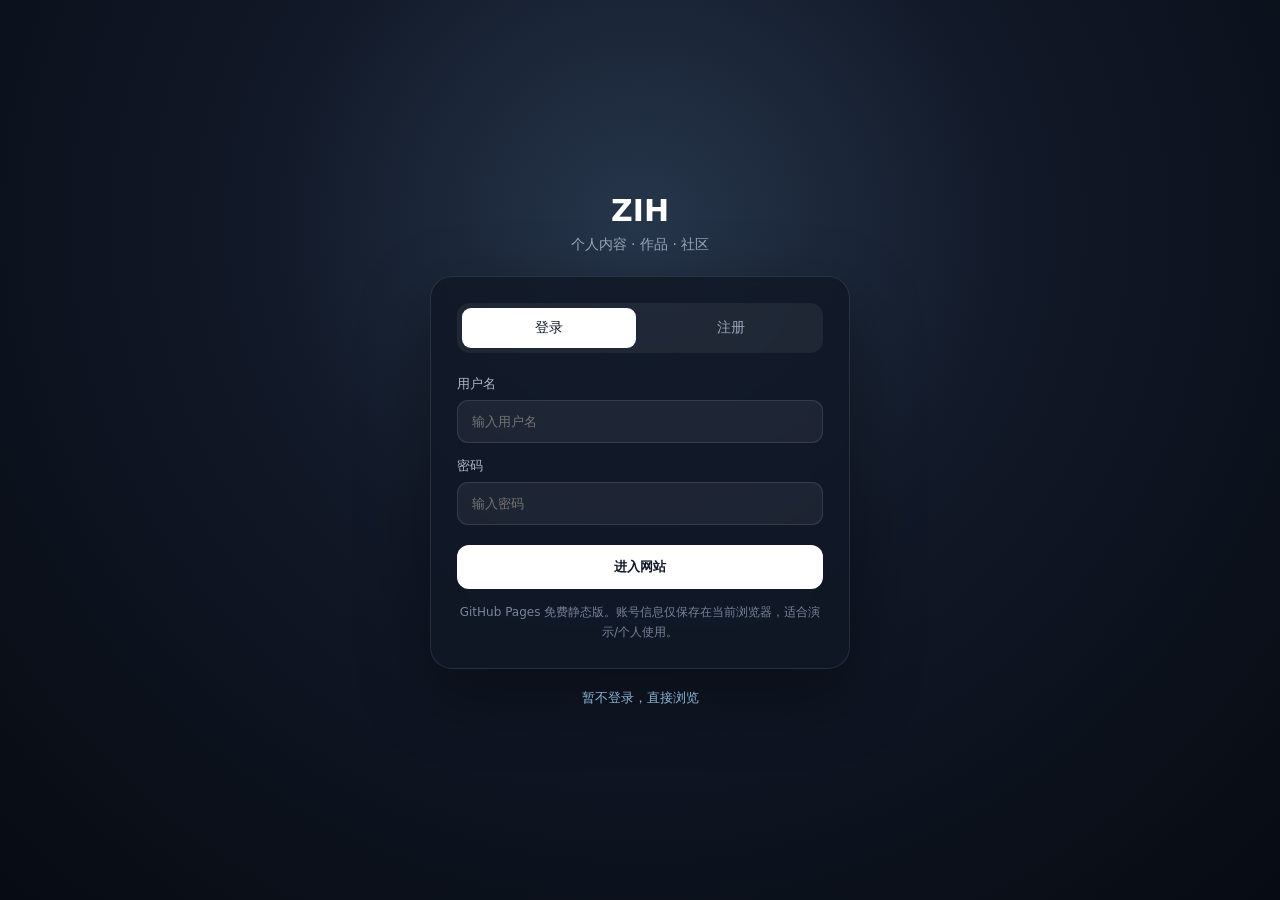
==== commit 39f5f4c7: "Add files via upload" ====
--- a/zih-blog/index.html
+++ b/zih-blog/index.html
@@ -5,14 +5,26 @@
     <meta name="viewport" content="width=device-width, initial-scale=1.0" />
     <title>ZIH · 博客小栈</title>
     <meta name="description" content="ZIH 的个人博客，分享技术与生活的点点滴滴" />
+    <meta name="author" content="ZIH" />
+    <meta name="theme-color" content="#17b6a6" />
+    <meta property="og:type" content="website" />
+    <meta property="og:title" content="ZIH · 博客小栈" />
+    <meta property="og:description" content="分享技术与生活的点点滴滴" />
+    <meta property="og:locale" content="zh_CN" />
+    <meta name="twitter:card" content="summary" />
+    <link rel="manifest" href="manifest.json" />
+    <link rel="apple-touch-icon" href="data:image/svg+xml,<svg xmlns='http://www.w3.org/2000/svg' viewBox='0 0 100 100'><rect fill='%2317b6a6' width='100' height='100' rx='20'/><text y='68' x='50' text-anchor='middle' font-size='50' fill='white'>Z</text></svg>" />
     <link rel="preconnect" href="https://fonts.googleapis.com" />
     <link href="https://fonts.googleapis.com/css2?family=Noto+Sans+SC:wght@400;500;600;700;900&family=Zen+Kaku+Gothic+New:wght@500;700;900&display=swap" rel="stylesheet" />
     <link rel="icon" href="data:image/svg+xml,<svg xmlns='http://www.w3.org/2000/svg' viewBox='0 0 24 24' fill='none' stroke='%2317181c' stroke-width='2'><line x1='3' y1='6' x2='21' y2='6'/><line x1='3' y1='12' x2='21' y2='12'/><line x1='3' y1='18' x2='15' y2='18'/></svg>" />
-    
+    <link rel="alternate" type="application/rss+xml" title="ZIH 博客 RSS" href="#" id="rssLinkHint" />
     <link rel="stylesheet" href="css/style.css" />
 
 </head>
 <body>
+
+    <!-- 阅读进度条 -->
+    <div class="read-progress" id="readProgress" aria-hidden="true"></div>
 
     <!-- ===== TOP BAR ===== -->
     <header class="topbar">
@@ -38,6 +50,7 @@
             <a href="#" data-tab="gallery">预览</a>
             <a href="#" data-tab="personal">个人</a>
             <a href="#" data-tab="about">关于</a>
+            <a href="#" data-tab="links">友链</a>
         </nav>
         <div class="topicons">
             <svg id="icon-search" viewBox="0 0 24 24" fill="none" stroke="currentColor" stroke-width="2" role="button" aria-label="搜索文章" title="点击查看文章">
@@ -53,6 +66,14 @@
         </div>
     </header>
 
+    <!-- 公告条 -->
+    <div class="announce-bar" id="announceBar">
+        <span class="announce-icon">📢</span>
+        <span class="announce-text" id="announceText" contenteditable="false">欢迎来到博客小栈 · 点击右侧编辑公告</span>
+        <button type="button" class="announce-edit" id="announceEditBtn" title="编辑公告">✏️</button>
+        <button type="button" class="announce-close" id="announceCloseBtn" title="关闭">✕</button>
+    </div>
+
     <!-- ===== 分类侧滑菜单 ===== -->
     <div class="menu-overlay" id="menuOverlay"></div>
     <div class="menu-panel" id="menuPanel">
@@ -76,7 +97,7 @@
         <aside class="sidebar-wrapper" id="sidebarWrapper">
             <div class="sidebar-scroll">
                 <div class="card profile">
-                    <span class="greet">不要太劳累了，早睡更健康</span>
+                    <span class="greet" id="sidebarGreet" contenteditable="true" title="点击编辑问候语">不要太劳累了，早睡更健康</span>
                     <div class="avatar-wrapper" id="avatarUpload" title="点击上传头像">
                         <div class="avatar-content" id="avatarContent">
                             <svg viewBox="0 0 24 24" fill="none" stroke="currentColor" stroke-width="1.6">
@@ -114,18 +135,35 @@
                 </div>
 
                 <div class="card sidebox">
+                    <h4>🔥 热门文章</h4>
+                    <div id="hot-posts"></div>
+                </div>
+                <div class="card sidebox">
                     <h4>📌 最近发布</h4>
                     <div id="recent-posts"></div>
                 </div>
 
-                <div class="card music-card">
-                    <h4>🎵 音乐框</h4>
+                <div class="card quote-card">
+                    <h4>💬 今日一言</h4>
+                    <p class="daily-quote" id="dailyQuote">加载中…</p>
+                    <button type="button" class="quote-refresh" id="quoteRefresh" title="换一句">换一句</button>
+                </div>
+
+                <div class="card music-card" id="musicCard">
+                    <button type="button" class="music-float-disc" id="musicFloatDisc" title="打开音乐播放器" aria-label="打开音乐播放器">
+                        <span class="music-disc-groove"></span>
+                        <span class="music-disc-note">♪</span>
+                    </button>
+                    <div class="music-panel-head">
+                        <h4>🎵 音乐播放器</h4>
+                        <button type="button" class="music-panel-close" id="musicPanelClose" title="收起音乐播放器">×</button>
+                    </div>
                     <div class="music-upload-area" id="musicUploadArea">
                         <span>点击上传音乐</span>
                         <input type="file" id="musicInput" accept="audio/*" style="display:none;" />
                     </div>
                     <div class="music-controls" id="musicControls">
-                        <audio id="audioPlayer" style="display:none;"></audio>
+                        <audio id="audioPlayer" loop style="display:none;"></audio>
                         <div class="row">
                             <button class="btn-play" id="playBtn">▶ 播放</button>
                             <span class="music-status" id="musicStatus">未加载</span>
@@ -140,6 +178,7 @@
                                 <input type="range" id="volumeSlider" min="0" max="1" step="0.05" value="0.8" />
                             </div>
                             <span class="spacer"></span>
+                            <button type="button" class="loop-btn active" id="loopBtn" title="循环播放">🔁</button>
                             <button class="delete-btn" id="deleteMusicBtn" title="删除音乐" style="font-size:13px;">🗑️</button>
                         </div>
                     </div>
@@ -155,8 +194,8 @@
                         <div class="msg bot">你好！我是 AI 助手，有什么可以帮助你的？</div>
                     </div>
                     <div class="ai-input-row">
-                        <input type="text" id="aiInput" placeholder="输入消息..." />
-                        <button id="aiSendBtn">发送</button>
+                        <input type="text" id="aiInput" placeholder="输入消息..." autocomplete="off" />
+                        <button type="button" id="aiSendBtn" onclick="window.aiSend && window.aiSend(event)">发送</button>
                     </div>
                     <div class="ai-status" id="aiStatus">当前模式：AI 自动回复</div>
                 </div>
@@ -166,11 +205,26 @@
                     <div class="data-actions">
                         <button class="btn-export" id="exportDataBtn">📤 导出数据</button>
                         <button class="btn-import" id="importDataBtn">📥 导入数据</button>
+                        <button class="btn-export" id="exportRssBtn" type="button" style="background:#e8863a;">📡 导出 RSS</button>
                         <input type="file" id="importFileInput" accept=".json" style="display:none;" />
                     </div>
                     <div class="data-hint">
-                        💡 导出为 <strong>JSON</strong> 文件备份全部数据（文章、评论、相册、联系方式、个人资料、音乐），导入可恢复。
-                    </div>
+                        💡 导出 JSON 备份；RSS 可订阅。也可从下方粘贴远程 JSON 地址同步。
+                    </div>
+                    <div class="cloud-sync-row">
+                        <input type="url" id="cloudJsonUrl" placeholder="远程 JSON 地址（如 Gist raw）" />
+                        <button type="button" class="btn-import" id="cloudPullBtn">☁️ 拉取</button>
+                    </div>
+                </div>
+
+                <div class="card data-card">
+                    <h4>📊 访问统计</h4>
+                    <div class="visit-stats" id="visitStats">
+                        <div><b id="statToday">0</b><span>今日</span></div>
+                        <div><b id="statTotal">0</b><span>累计</span></div>
+                        <div><b id="statPosts">0</b><span>文章</span></div>
+                    </div>
+                    <div class="data-hint">仅统计本机浏览器访问（localStorage）</div>
                 </div>
 
                 <div class="card theme-card">
@@ -204,8 +258,13 @@
                             <span class="theme-dot" style="background:#f4eef8;border-color:#e8d8ec;"></span>
                             <span class="theme-name">💜 紫罗兰</span>
                         </button>
+                        <button class="theme-btn" data-theme="system" title="跟随系统">
+                            <span class="theme-dot" style="background:linear-gradient(135deg,#f4f5f7 50%,#1a1a1e 50%);border-color:#9a9da5;"></span>
+                            <span class="theme-name">💻 系统</span>
+                        </button>
                     </div>
                     <div class="theme-current" id="themeCurrent">当前主题：<strong>☀️ 白天</strong></div>
+                    <label class="holiday-toggle"><input type="checkbox" id="holidayThemeToggle" checked /> 节日自动换肤</label>
                 </div>
 
             </div>
@@ -214,6 +273,17 @@
         <!-- MAIN CONTENT -->
         <main>
             <div id="blog-content" class="active">
+                <div class="search-bar" id="searchBar">
+                    <div class="search-input-wrap">
+                        <svg class="search-icon" viewBox="0 0 24 24" fill="none" stroke="currentColor" stroke-width="2">
+                            <circle cx="11" cy="11" r="8" />
+                            <line x1="21" y1="21" x2="16.65" y2="16.65" />
+                        </svg>
+                        <input type="text" id="searchInput" placeholder="搜索标题、分类、摘要、正文..." autocomplete="off" />
+                        <button type="button" class="search-clear" id="searchClear" title="清除" style="display:none;">✕</button>
+                    </div>
+                    <span class="search-hint" id="searchHint"></span>
+                </div>
                 <div class="toolbar">
                     <button class="btn-publish" id="openPublishBtn">
                         <svg viewBox="0 0 24 24" fill="none" stroke="currentColor" stroke-width="2">
@@ -222,19 +292,60 @@
                         </svg>
                         发布新内容
                     </button>
+                    <div class="toolbar-right">
+                        <select id="sortSelect" class="sort-select" title="排序">
+                            <option value="newest">最新</option>
+                            <option value="likes">按点赞</option>
+                            <option value="views">按阅读</option>
+                        </select>
+                        <button type="button" class="pill" id="draftBoxBtn">📝 草稿箱 <span id="draftCount">0</span></button>
+                        <button type="button" class="pill" id="hotListBtn">🔥 热门</button>
+                    </div>
                     <div class="pillbar" id="pillbar"></div>
                 </div>
 
-                <div class="featured">
-                    <div class="fcard dark1">
-                        <span class="tag">置顶</span>
-                        <div class="big">博客须知</div>
-                        <div class="meta">发表于 2025-8-3 · 0 条评论</div>
-                    </div>
-                    <div class="fcard dark2">
-                        <span class="tag">英语体系 · 最新</span>
-                        <div class="big">英语词根词缀系列</div>
-                        <div class="meta">第四小节 · 发表于 2 天前</div>
+                <div class="featured" id="featuredCards">
+                    <div class="fcard dark1" data-featured-id="notice">
+                        <div class="fcard-tools">
+                            <button type="button" class="fcard-tool" data-featured-edit="notice" title="自定义">✎</button>
+                            <button type="button" class="fcard-tool" data-featured-pin="notice" title="置顶">📌</button>
+                        </div>
+                        <span class="tag" data-featured-field="tag">置顶</span>
+                        <div class="big" data-featured-field="title">博客须知</div>
+                        <div class="meta" data-featured-field="meta">发表于 2025-8-3 · 0 条评论</div>
+                    </div>
+                    <div class="fcard dark2" data-featured-id="roots">
+                        <div class="fcard-tools">
+                            <button type="button" class="fcard-tool" data-featured-edit="roots" title="自定义">✎</button>
+                            <button type="button" class="fcard-tool" data-featured-pin="roots" title="置顶">📌</button>
+                        </div>
+                        <span class="tag" data-featured-field="tag">英语体系 · 最新</span>
+                        <div class="big" data-featured-field="title">英语词根词缀系列</div>
+                        <div class="meta" data-featured-field="meta">第四小节 · 发表于 2 天前</div>
+                    </div>
+                </div>
+
+                <!-- 特色卡片自定义 -->
+                <div class="modal-overlay" id="featuredEditModal">
+                    <div class="modal featured-edit-modal">
+                        <div class="modal-header">
+                            <h3>自定义特色卡片</h3>
+                            <button type="button" class="close-btn" id="closeFeaturedEditBtn">✕</button>
+                        </div>
+                        <form id="featuredEditForm">
+                            <input type="hidden" id="featuredEditId">
+                            <label>卡片标题</label>
+                            <input type="text" id="featuredTitleInput" maxlength="40" required>
+                            <label>标签</label>
+                            <input type="text" id="featuredTagInput" maxlength="30">
+                            <label>副标题 / 说明</label>
+                            <input type="text" id="featuredMetaInput" maxlength="80">
+                            <label class="featured-check"><input type="checkbox" id="featuredPinnedInput"> 📌 置顶这张卡片</label>
+                            <div class="actions">
+                                <button type="button" class="btn-cancel" id="cancelFeaturedEditBtn">取消</button>
+                                <button type="submit" class="btn-submit">保存修改</button>
+                            </div>
+                        </form>
                     </div>
                 </div>
 
@@ -245,14 +356,36 @@
                 <div class="gallery-header">
                     <div class="header-actions">
                         <div>
-                            <h2>📷 摄影集</h2>
-                            <p>上传本地图片或管理现有照片</p>
-                        </div>
-                        <button class="btn-upload" id="uploadImageBtn">
-                            📤 上传图片
-                            <input type="file" id="imageInput" accept="image/*" multiple />
-                        </button>
-                    </div>
+                            <h2>📷 预览集</h2>
+                            <p>上传图片；视频选择后会自动进入网页播放助手播放。也可嵌入 B 站或添加云盘链接（大文件推荐）</p>
+                        </div>
+                        <div class="gallery-upload-btns">
+                            <button class="btn-upload" id="uploadImageBtn">
+                                📤 上传图片
+                                <input type="file" id="imageInput" accept="image/*" multiple />
+                            </button>
+                            <button class="btn-upload btn-upload-video" id="uploadVideoBtn">
+                                🎬 上传并播放视频
+                                <input type="file" id="videoInput" accept="video/*,.mp4,.webm,.mov,.m4v,.ogv,.ogg,.mkv,.avi,.mpg,.mpeg,.ts,.mts,.m2ts,.3gp,.3g2,.flv,.f4v,.wmv" multiple />
+                            </button>
+                            <button class="btn-upload btn-upload-bili" id="addBiliBtn" type="button" onclick="window.openBiliModal && window.openBiliModal(event)">
+                                📺 嵌入 B 站
+                            </button>
+                            <button class="btn-upload btn-upload-cloud" id="addCloudBtn" type="button" onclick="window.openCloudModal && window.openCloudModal(event)">
+                                ☁️ 云盘
+                            </button>
+                            <button class="btn-upload" id="syncGalleryBtn" type="button" onclick="window.syncGalleryFromRepo && window.syncGalleryFromRepo()" style="background:#6a6d75;">
+                                🔄 同步仓库图集
+                            </button>
+                        </div>
+                    </div>
+                </div>
+                <div class="gallery-filters" id="galleryFilters">
+                    <button type="button" class="pill active" data-media="all">全部</button>
+                    <button type="button" class="pill" data-media="image">仅图片</button>
+                    <button type="button" class="pill" data-media="video">仅视频</button>
+                    <button type="button" class="pill" data-media="bilibili">仅 B 站</button>
+                    <button type="button" class="pill" data-media="cloud">仅云盘</button>
                 </div>
                 <div class="gallery-grid" id="gallery-grid"></div>
             </div>
@@ -274,19 +407,61 @@
                         <span># 摄影</span>
                     </div>
                 </div>
-                <h3 style="font-size:18px;font-weight:700;margin-bottom:16px;">💬 访客留言</h3>
-                <div class="comment-form">
-                    <div class="row">
-                        <input type="text" id="commentName" placeholder="你的昵称 *" required />
-                    </div>
-                    <div class="row">
-                        <textarea id="commentContent" placeholder="想说什么呢？" required></textarea>
-                    </div>
-                    <div class="actions">
-                        <button class="btn-submit-comment" id="submitCommentBtn">发表评论</button>
-                    </div>
-                </div>
-                <div class="grid" id="comment-grid"></div>
+                <div class="community-section social-chat-section">
+                    <div class="community-header">
+                        <div>
+                            <h3>💬 聊天中心</h3>
+                            <p class="community-desc">群组、私聊式访客大厅统一在这里交流；聊天记录保存在当前浏览器本地。</p>
+                        </div>
+                        <button type="button" class="btn-add-mini" id="addGroupBtn">➕ 创建群组</button>
+                    </div>
+                    <div class="chat-layout chat-center-layout">
+                        <aside class="chat-list" id="chat-list"></aside>
+                        <section class="chat-window">
+                            <div class="chat-empty" id="chat-empty">选择一个聊天频道开始交流</div>
+                            <div id="chat-active" style="display:none;height:100%;">
+                                <div class="chat-head">
+                                    <div><strong id="chat-title">聊天</strong><span id="chat-meta">本地聊天</span></div>
+                                    <div class="chat-head-actions">
+                                        <button type="button" id="chatManageBtn" class="chat-head-btn" style="display:none;">⚙️ 群设置</button>
+                                        <button type="button" id="chatClearBtn" class="chat-head-btn">清空记录</button>
+                                    </div>
+                                </div>
+                                <div class="chat-messages" id="chat-messages"></div>
+                                <form class="chat-compose" id="chatForm">
+                                    <input id="chatName" type="text" placeholder="你的昵称" maxlength="24" />
+                                    <input id="chatInput" type="text" placeholder="输入消息…" maxlength="500" autocomplete="off" required />
+                                    <button type="submit">发送</button>
+                                </form>
+                            </div>
+                        </section>
+                    </div>
+                    <div class="chat-center-tip">👋 <strong>访客大厅</strong>：所有访客都可以在这里留言聊天；<strong>群组</strong>：创建自己的主题群并在对应频道交流。</div>
+                </div>
+
+                <div class="community-section" style="margin-top:26px;">
+                    <div class="community-header">
+                        <div>
+                            <h3>📌 贴吧</h3>
+                            <p class="community-desc">保留原有贴吧入口</p>
+                        </div>
+                        <button type="button" class="btn-add-mini" id="addTiebaBtn">➕ 添加贴吧</button>
+                    </div>
+                    <div class="community-grid" id="tieba-grid"></div>
+                </div>
+
+
+            </div>
+
+            <div id="links">
+                <div class="about-header">
+                    <div>
+                        <h2>🔗 友情链接</h2>
+                        <p style="color:var(--ink-soft);font-size:14px;">交换友链，发现更多有趣的站点</p>
+                    </div>
+                    <button class="btn-add-contact" id="addLinkBtn" type="button">➕ 添加友链</button>
+                </div>
+                <div class="community-grid" id="links-grid"></div>
             </div>
 
             <div id="about">
@@ -306,9 +481,10 @@
     <!-- ===== 发布模态框（增强版） ===== -->
     <div class="modal-overlay" id="publishModal">
         <div class="modal">
-            <h2>✏️ 发布新内容</h2>
-            <p class="sub">支持写文章、新闻，富文本编辑，插入图片</p>
+            <h2 id="publishModalTitle">✏️ 发布新内容</h2>
+            <p class="sub">支持写文章、新闻，富文本编辑，封面图，草稿</p>
             <form id="publishForm">
+                <input type="hidden" id="editPostId" value="" />
                 <!-- 类型切换 -->
                 <label>内容类型</label>
                 <div class="type-toggle">
@@ -324,6 +500,18 @@
 
                 <label>摘要（选填）</label>
                 <textarea id="postSummary" placeholder="简短描述内容"></textarea>
+
+                <label>封面图（选填）</label>
+                <div class="cover-upload-row">
+                    <input type="file" id="coverInput" accept="image/*" />
+                    <button type="button" class="btn-cancel" id="clearCoverBtn">清除封面</button>
+                </div>
+                <div class="cover-preview" id="coverPreview" style="display:none;">
+                    <img id="coverPreviewImg" alt="封面预览" />
+                </div>
+                <input type="hidden" id="coverImageData" value="" />
+
+                <label class="draft-label"><input type="checkbox" id="saveAsDraft" /> 保存为草稿（不公开在列表主视图，可在草稿箱查看）</label>
 
                 <label>正文内容 <span class="required">*</span></label>
                 <div class="editor-toolbar" id="editorToolbar">
@@ -361,7 +549,7 @@
 
                 <div class="actions">
                     <button type="button" class="btn-cancel" id="closePublishBtn">取消</button>
-                    <button type="submit" class="btn-submit">发布</button>
+                    <button type="submit" class="btn-submit" id="publishSubmitBtn">发布</button>
                 </div>
             </form>
         </div>
@@ -385,7 +573,8 @@
             <div class="detail-content" id="detailContent">
                 内容加载中...
             </div>
-            <div class="actions" style="margin-top:16px;justify-content:flex-end;display:flex;">
+            <div class="actions" style="margin-top:16px;justify-content:flex-end;display:flex;gap:10px;">
+                <button type="button" class="btn-submit" id="editFromDetailBtn">✏️ 编辑</button>
                 <button class="btn-cancel" id="closeDetailBtn2">关闭</button>
             </div>
         </div>
@@ -412,6 +601,186 @@
         </div>
     </div>
 
+    <!-- ===== 添加友链 ===== -->
+    <div class="modal-overlay" id="linkModal">
+        <div class="modal">
+            <h2>🔗 添加友链</h2>
+            <p class="sub">填写站点名称与网址</p>
+            <form id="linkForm">
+                <label>名称 <span class="required">*</span></label>
+                <input type="text" id="linkName" placeholder="站点名称" required />
+                <label>网址 <span class="required">*</span></label>
+                <input type="url" id="linkUrl" placeholder="https://" required />
+                <label>简介（选填）</label>
+                <input type="text" id="linkDesc" placeholder="一句话介绍" />
+                <div class="actions">
+                    <button type="button" class="btn-cancel" id="closeLinkBtn">取消</button>
+                    <button type="submit" class="btn-submit">添加</button>
+                </div>
+            </form>
+        </div>
+    </div>
+
+    <!-- ===== 添加贴吧 ===== -->
+    <div class="modal-overlay" id="tiebaModal">
+        <div class="modal">
+            <h2>📌 添加贴吧</h2>
+            <p class="sub">填写贴吧名称和链接</p>
+            <form id="tiebaForm">
+                <label>贴吧名称 <span class="required">*</span></label>
+                <input type="text" id="tiebaName" placeholder="例如：编程吧" required />
+                <label>链接 <span class="required">*</span></label>
+                <input type="url" id="tiebaUrl" placeholder="https://tieba.baidu.com/f?kw=..." required />
+                <label>简介（选填）</label>
+                <input type="text" id="tiebaDesc" placeholder="一句话介绍" />
+                <div class="actions">
+                    <button type="button" class="btn-cancel" id="closeTiebaBtn">取消</button>
+                    <button type="submit" class="btn-submit">添加</button>
+                </div>
+            </form>
+        </div>
+    </div>
+
+    <!-- ===== 群聊独立窗口 ===== -->
+    <div class="modal-overlay" id="chatModal">
+        <div class="modal chat-modal">
+            <h2>💬 群聊</h2>
+            <p class="sub">本地聊天演示：消息只保存在当前浏览器，不上传服务器。</p>
+            <div class="chat-modal-body" id="chatModalBody"></div>
+            <div class="actions"><button type="button" class="btn-cancel" id="closeChatBtn">关闭</button></div>
+        </div>
+    </div>
+
+    <!-- ===== 添加社群 ===== -->
+    <div class="modal-overlay" id="groupModal">
+        <div class="modal">
+            <h2>👥 添加社群</h2>
+            <p class="sub">QQ 群、微信群、Discord、Telegram 等</p>
+            <form id="groupForm">
+                <label>类型</label>
+                <select id="groupType">
+                    <option value="qq">QQ 群</option>
+                    <option value="wechat">微信群</option>
+                    <option value="discord">Discord</option>
+                    <option value="telegram">Telegram</option>
+                    <option value="other">其他</option>
+                </select>
+                <label>名称 <span class="required">*</span></label>
+                <input type="text" id="groupName" placeholder="例如：技术交流群" required />
+                <label>链接或号 <span class="required">*</span></label>
+                <input type="text" id="groupLink" placeholder="群链接 / 群号 / 邀请链接" required />
+                <label>简介（选填）</label>
+                <input type="text" id="groupDesc" placeholder="一句话介绍" />
+                <div class="actions">
+                    <button type="button" class="btn-cancel" id="closeGroupBtn">取消</button>
+                    <button type="submit" class="btn-submit">添加</button>
+                </div>
+            </form>
+        </div>
+    </div>
+
+    <!-- ===== 嵌入 B 站视频 ===== -->
+    <div class="modal-overlay" id="biliModal">
+        <div class="modal">
+            <h2>📺 嵌入 B 站视频</h2>
+            <p class="sub">粘贴 B 站视频链接或 BV 号，无需把大文件传到 GitHub</p>
+            <form id="biliForm">
+                <label>视频链接或 BV 号 <span class="required">*</span></label>
+                <input type="text" id="biliInput" placeholder="例如：https://www.bilibili.com/video/BVxxxxxx 或 BVxxxxxx" required />
+                <label>标题（选填）</label>
+                <input type="text" id="biliTitle" placeholder="默认使用 BV 号" />
+                <div class="actions">
+                    <button type="button" class="btn-cancel" id="closeBiliBtn" onclick="window.closeBiliModal && window.closeBiliModal()">取消</button>
+                    <button type="submit" class="btn-submit">添加</button>
+                </div>
+            </form>
+        </div>
+    </div>
+
+    <!-- ===== 云盘 / 本地云盘 ===== -->
+    <div class="modal-overlay" id="cloudModal">
+        <div class="modal cloud-modal">
+            <h2>☁️ 云盘</h2>
+            <p class="sub">连接电脑上的云盘文件夹；如果文件夹由 OneDrive / Google Drive / Dropbox 等同步，也会随系统自动同步。</p>
+
+            <div class="local-cloud-box">
+                <div class="local-cloud-head">
+                    <div>
+                        <strong>💻 本地云盘文件夹</strong>
+                        <div class="local-cloud-status" id="localCloudStatus">尚未连接文件夹</div>
+                    </div>
+                    <span class="local-cloud-dot" id="localCloudDot"></span>
+                </div>
+                <div class="local-cloud-actions">
+                    <button type="button" class="btn-submit" id="chooseCloudFolderBtn">📁 选择文件夹</button>
+                    <button type="button" class="btn-submit" id="scanCloudFolderBtn">🔎 扫描视频/图片</button>
+                    <button type="button" class="btn-cancel" id="clearCloudFolderBtn">断开</button>
+                </div>
+                <div class="local-cloud-hint">连接后可扫描本地云盘。支持 MP4 / WebM / MOV / MKV / AVI / TS / MTS / M2TS / FLV / WMV 等。浏览器能解码的格式会直接播放；不需要安装、运行或连接任何 Windows 播放助手。</div>
+                <div class="web-player-box" id="webPlayerBox">
+                    <div class="web-player-head">
+                        <div><strong>🎬 网页播放助手</strong><span>浏览器内直接播放 · 手机 / 电脑通用</span></div>
+                        <span class="web-player-ready">● 已就绪</span>
+                    </div>
+                    <div class="web-player-controls">
+                        <label class="web-file-btn">📁 选择本地文件<input id="webPlayerFileInput" type="file" accept="video/*,audio/*" hidden></label>
+                        <input id="webPlayerUrlInput" type="url" placeholder="粘贴视频 / 音频直链（MP4、WebM、MP3 等）" />
+                        <button type="button" class="btn-submit" id="webPlayerUrlBtn">▶ 播放</button>
+                        <button type="button" class="btn-cancel" id="webPlayerClearBtn">清空</button>
+                    </div>
+                    <div class="web-player-screen" id="webPlayerScreen">
+                        <div class="web-player-empty">🎬<br><span>选择文件或粘贴直链开始播放</span></div>
+                    </div>
+                    <div class="web-player-info" id="webPlayerInfo">不会上传文件；选择本地文件后，仅在当前浏览器中读取。</div>
+                </div>
+            </div>
+
+            <div class="cloud-divider"><span>或添加远程网盘分享链接</span></div>
+            <form id="cloudForm">
+                <label>网盘类型</label>
+                <select id="cloudPan">
+                    <option value="百度网盘">百度网盘</option>
+                    <option value="阿里云盘">阿里云盘</option>
+                    <option value="夸克网盘">夸克网盘</option>
+                    <option value="迅雷云盘">迅雷云盘</option>
+                    <option value="其他">其他</option>
+                </select>
+                <label>分享链接 <span class="required">*</span></label>
+                <input type="text" id="cloudInput" placeholder="例如：https://pan.baidu.com/s/xxxxxx" required />
+                <label>提取码（选填）</label>
+                <input type="text" id="cloudCode" placeholder="例如：a1b2" maxlength="12" />
+                <label>标题（选填）</label>
+                <input type="text" id="cloudTitle" placeholder="默认使用网盘类型" />
+                <div class="actions">
+                    <button type="button" class="btn-cancel" id="closeCloudBtn" onclick="window.closeCloudModal && window.closeCloudModal()">取消</button>
+                    <button type="submit" class="btn-submit">添加</button>
+                </div>
+            </form>
+        </div>
+    </div>
+
+    <!-- ===== 媒体预览（图片/视频）模态框 ===== -->
+    <div class="modal-overlay" id="mediaModal">
+        <div class="modal media-modal">
+            <div class="media-modal-header">
+                <h3 id="mediaModalTitle">预览</h3>
+                <div class="media-modal-actions">
+                    <button type="button" class="media-web-btn" id="mediaWebPlayerBtn" title="在网页播放助手中打开" style="display:none;">🎬 网页播放助手</button>
+                    <button type="button" class="media-fs-btn" id="mediaFullscreenBtn" title="全屏">⛶ 全屏</button>
+                    <button type="button" class="close-btn" id="closeMediaBtn" style="font-size:22px;background:none;border:none;color:var(--ink-faint);cursor:pointer;">✕</button>
+                </div>
+            </div>
+            <div class="media-nav-row">
+                <button type="button" class="media-nav-btn" id="mediaPrevBtn">‹ 上一张</button>
+                <button type="button" class="media-nav-btn" id="mediaNextBtn">下一张 ›</button>
+            </div>
+            <div class="media-modal-body" id="mediaModalBody">
+                <!-- 动态插入 img 或 video -->
+            </div>
+            <p class="media-modal-tip">点击视频可播放/暂停 · 点「全屏」进入全屏播放</p>
+        </div>
+    </div>
+
     <!-- ===== FOOTER ===== -->
     <footer class="site-footer">
         <p>
@@ -423,19 +792,19 @@
 
     <!-- ===== RIGHT RAIL ===== -->
     <div class="rail">
-        <a href="#" aria-label="回到顶部" onclick="window.scrollTo({top:0,behavior:'smooth'});return false;">
+        <a href="#" aria-label="回到顶部" class="rail-top" id="railTopBtn" onclick="window.scrollTo({top:0,behavior:'smooth'});return false;">
             <svg viewBox="0 0 24 24" fill="none" stroke="currentColor" stroke-width="2">
                 <line x1="12" y1="5" x2="12" y2="19" />
                 <polyline points="19 12 12 5 5 12" />
             </svg>
         </a>
-        <a href="#" aria-label="设置">
+        <a href="#" aria-label="设置" id="railSettingsBtn">
             <svg viewBox="0 0 24 24" fill="none" stroke="currentColor" stroke-width="2">
                 <circle cx="12" cy="12" r="3" />
                 <path d="M19.4 15a1.7 1.7 0 0 0 .34 1.87l.06.06a2 2 0 1 1-2.83 2.83l-.06-.06a1.7 1.7 0 0 0-1.87-.34 1.7 1.7 0 0 0-1 1.55V21a2 2 0 0 1-4 0v-.09A1.7 1.7 0 0 0 9 19.4a1.7 1.7 0 0 0-1.87.34l-.06.06a2 2 0 1 1-2.83-2.83l.06-.06A1.7 1.7 0 0 0 4.6 15a1.7 1.7 0 0 0-1.55-1H3a2 2 0 0 1 0-4h.09A1.7 1.7 0 0 0 4.6 9a1.7 1.7 0 0 0-.34-1.87l-.06-.06A2 2 0 1 1 7.03 4.24l.06.06A1.7 1.7 0 0 0 9 4.64a1.7 1.7 0 0 0 1-1.55V3a2 2 0 0 1 4 0v.09a1.7 1.7 0 0 0 1 1.55 1.7 1.7 0 0 0 1.87-.34l.06-.06a2 2 0 1 1 2.83 2.83l-.06.06A1.7 1.7 0 0 0 19.4 9a1.7 1.7 0 0 0 1.55 1H21a2 2 0 0 1 0 4h-.09a1.7 1.7 0 0 0-1.55 1Z" />
             </svg>
         </a>
-        <a href="#" aria-label="评论">
+        <a href="#" aria-label="评论" id="railCommentBtn">
             <svg viewBox="0 0 24 24" fill="none" stroke="currentColor" stroke-width="2">
                 <path d="M21 15a2 2 0 0 1-2 2H7l-4 4V5a2 2 0 0 1 2-2h14a2 2 0 0 1 2 2z" />
             </svg>
@@ -449,10 +818,48 @@
         </a>
     </div>
 
+    <!-- ===== 右下角快捷按钮设置 ===== -->
+    <div class="rail-settings-panel" id="railSettingsPanel" aria-hidden="true">
+        <div class="rail-settings-head">
+            <strong>快捷按钮</strong>
+            <button type="button" id="closeRailSettings" aria-label="关闭">✕</button>
+        </div>
+        <label><input type="checkbox" id="toggleRailTop"> <span>显示「向上的箭头」</span></label>
+        <label><input type="checkbox" id="toggleRailSettings"> <span>显示「⚙️ 设置」</span></label>
+        <label><input type="checkbox" id="toggleRailComment"> <span>显示「评论」</span></label>
+        <p>关闭后会立即隐藏对应按钮，设置会自动保存。</p>
+    </div>
+
     <!-- ============================================================ -->
     <!-- ===== JavaScript ===== -->
     
+    <!-- 移动端底部导航 -->
+    <nav class="bottom-nav" id="bottomNav">
+        <button type="button" class="bnav-item active" data-tab="blog" aria-label="文章">
+            <span class="bnav-icon">📝</span>
+            <span class="bnav-label">文章</span>
+        </button>
+        <button type="button" class="bnav-item" data-tab="gallery" aria-label="预览">
+            <span class="bnav-icon">📷</span>
+            <span class="bnav-label">预览</span>
+        </button>
+        <button type="button" class="bnav-item" data-tab="personal" aria-label="留言">
+            <span class="bnav-icon">💬</span>
+            <span class="bnav-label">留言</span>
+        </button>
+        <button type="button" class="bnav-item" data-tab="about" aria-label="关于">
+            <span class="bnav-icon">📇</span>
+            <span class="bnav-label">关于</span>
+        </button>
+        <button type="button" class="bnav-item" data-tab="links" aria-label="友链">
+            <span class="bnav-icon">🔗</span>
+            <span class="bnav-label">友链</span>
+        </button>
+    </nav>
+
     <script src="js/app.js"></script>
+    <script src="js/web-player.js"></script>
+    <script src="js/navigation-fix.js"></script>
 
 
 </body>
--- a/zih-blog/css/style.css
+++ b/zih-blog/css/style.css
@@ -146,6 +146,7 @@
         }
         .post .cover,
         .gallery-item img,
+        .gallery-item video,
         .avatar-wrapper .avatar-content img,
         .contact-card .image-area img,
         .music-progress .progress-fill,
@@ -1034,6 +1035,127 @@
             color: var(--postmini-text);
         }
 
+        /* ===== 音乐悬浮唱片播放器 V6.3 ===== */
+        .music-card {
+            position: fixed !important;
+            left: 14px;
+            bottom: calc(78px + env(safe-area-inset-bottom, 0px));
+            width: 62px;
+            height: 62px;
+            box-sizing: border-box;
+            margin: 0 !important;
+            padding: 0 !important;
+            z-index: 2050;
+            border-radius: 50%;
+            background: transparent !important;
+            border: 0 !important;
+            box-shadow: none !important;
+            overflow: visible;
+        }
+        .music-float-disc {
+            position: absolute;
+            inset: 0;
+            width: 62px;
+            height: 62px;
+            padding: 0;
+            border: 1px solid rgba(255,255,255,.22);
+            border-radius: 50%;
+            cursor: pointer;
+            background:
+                radial-gradient(circle at 50% 50%, #f5f5f5 0 7px, #17181c 8px 10px, transparent 11px),
+                repeating-radial-gradient(circle at 50% 50%, #22242a 0 2px, #0d0e11 3px 5px);
+            box-shadow: 0 8px 24px rgba(0,0,0,.28), inset 0 0 0 5px rgba(255,255,255,.04);
+            color: #fff;
+            display: flex;
+            align-items: center;
+            justify-content: center;
+            transition: transform .2s ease, box-shadow .2s ease;
+        }
+        .music-float-disc:hover { transform: scale(1.06); }
+        .music-float-disc:active { transform: scale(.96); }
+        .music-disc-groove {
+            position: absolute;
+            inset: 9px;
+            border: 1px solid rgba(255,255,255,.10);
+            border-radius: 50%;
+            pointer-events: none;
+        }
+        .music-disc-note {
+            position: relative;
+            z-index: 2;
+            width: 22px;
+            height: 22px;
+            border-radius: 50%;
+            display: flex;
+            align-items: center;
+            justify-content: center;
+            background: var(--teal);
+            color: #fff;
+            font-size: 14px;
+            font-weight: 700;
+            box-shadow: 0 2px 8px rgba(0,0,0,.25);
+        }
+        .music-card.music-playing .music-float-disc {
+            animation: musicDiscSpin 5s linear infinite;
+        }
+        .music-card.music-playing .music-disc-note {
+            animation: musicDiscSpinReverse 5s linear infinite;
+        }
+        @keyframes musicDiscSpin { to { transform: rotate(360deg); } }
+        @keyframes musicDiscSpinReverse { to { transform: rotate(-360deg); } }
+        .music-panel-head {
+            display: flex;
+            align-items: center;
+            justify-content: space-between;
+            gap: 10px;
+            margin-bottom: 10px;
+        }
+        .music-panel-head h4 { margin: 0 !important; }
+        .music-panel-close {
+            width: 28px;
+            height: 28px;
+            border: 0;
+            border-radius: 50%;
+            background: var(--input-bg);
+            color: var(--ink-soft);
+            cursor: pointer;
+            font-size: 19px;
+            line-height: 1;
+        }
+        .music-card.music-expanded {
+            width: min(300px, calc(100vw - 28px));
+            height: auto;
+            min-height: 62px;
+            padding: 14px !important;
+            border: 1px solid var(--line) !important;
+            border-radius: 18px;
+            background: var(--panel) !important;
+            box-shadow: 0 16px 45px rgba(0,0,0,.18) !important;
+            overflow: hidden;
+        }
+        .music-card.music-expanded .music-float-disc {
+            display: none;
+        }
+        .music-card:not(.music-expanded) .music-panel-head,
+        .music-card:not(.music-expanded) .music-upload-area,
+        .music-card:not(.music-expanded) .music-controls {
+            display: none !important;
+        }
+        .music-card.music-expanded .music-panel-head { display: flex; }
+        @media(max-width:700px) {
+            /* V6.4：手机端按页面实际视觉位置放到左下角红圈区域，
+               与底部导航保持间距，同时避免贴屏边太近。 */
+            .music-card {
+                left: 58px !important;
+                bottom: calc(78px + env(safe-area-inset-bottom, 0px)) !important;
+            }
+            .music-card.music-expanded {
+                left: 12px !important;
+                bottom: calc(78px + env(safe-area-inset-bottom, 0px)) !important;
+                width: min(300px, calc(100vw - 24px));
+            }
+        }
+
         /* ===== 音乐卡片 ===== */
         .music-card {
             padding: 16px 18px;
@@ -1437,6 +1559,71 @@
         }
 
         /* ===== 文章列表样式 ===== */
+        /* ===== 搜索栏 ===== */
+        .search-bar {
+            margin-bottom: 14px;
+            display: none; /* 默认隐藏，点搜索图标后显示 */
+        }
+        .search-bar.open {
+            display: block;
+            animation: fadeIn .25s ease;
+        }
+        .search-input-wrap {
+            display: flex;
+            align-items: center;
+            gap: 8px;
+            background: var(--panel);
+            border: 1px solid var(--line);
+            border-radius: 24px;
+            padding: 8px 14px;
+            transition: border-color .2s, box-shadow .2s;
+        }
+        .search-input-wrap:focus-within {
+            border-color: var(--teal);
+            box-shadow: 0 0 0 3px rgba(23, 182, 166, 0.15);
+        }
+        .search-input-wrap .search-icon {
+            width: 18px;
+            height: 18px;
+            color: var(--ink-faint);
+            flex-shrink: 0;
+        }
+        .search-input-wrap input {
+            flex: 1;
+            border: none;
+            outline: none;
+            background: transparent;
+            font-size: 14px;
+            font-family: inherit;
+            color: var(--ink);
+            min-width: 0;
+        }
+        .search-input-wrap input::placeholder {
+            color: var(--ink-faint);
+        }
+        .search-clear {
+            background: none;
+            border: none;
+            color: var(--ink-faint);
+            cursor: pointer;
+            font-size: 14px;
+            padding: 2px 6px;
+            border-radius: 50%;
+            line-height: 1;
+            transition: color .2s, background .2s;
+        }
+        .search-clear:hover {
+            color: var(--ink);
+            background: var(--bg);
+        }
+        .search-hint {
+            display: block;
+            font-size: 12px;
+            color: var(--ink-faint);
+            margin-top: 6px;
+            padding-left: 4px;
+        }
+
         .toolbar {
             display: flex;
             justify-content: space-between;
@@ -1445,31 +1632,46 @@
             flex-wrap: wrap;
             gap: 12px;
         }
+        /* 发布按钮 —— 可通过 CSS 变量调节大小（见下方 --btn-publish-*） */
         .btn-publish {
+            --btn-publish-font: 14px;
+            --btn-publish-pad-y: 8px;
+            --btn-publish-pad-x: 20px;
+            --btn-publish-radius: 20px;
+            --btn-publish-icon: 18px;
+            --btn-publish-gap: 6px;
+
             background: var(--teal);
             color: #fff;
             border: none;
-            padding: 8px 20px;
-            border-radius: 20px;
-            font-size: 14px;
+            padding: var(--btn-publish-pad-y) var(--btn-publish-pad-x);
+            border-radius: var(--btn-publish-radius);
+            font-size: var(--btn-publish-font);
             font-weight: 600;
             cursor: pointer;
             display: inline-flex;
             align-items: center;
-            gap: 6px;
-            transition: background .2s, transform .1s;
+            justify-content: center;
+            gap: var(--btn-publish-gap);
+            transition: background .2s, transform .1s, padding .2s, font-size .2s;
             box-shadow: 0 2px 8px var(--teal, rgba(23,182,166,.3));
+            white-space: nowrap;
+            max-width: 100%;
+            flex-shrink: 1;
+            min-width: 0;
+            line-height: 1.3;
         }
         .btn-publish:hover {
             background: var(--teal-hover);
             transform: scale(1.02);
         }
         .btn-publish svg {
-            width: 18px;
-            height: 18px;
+            width: var(--btn-publish-icon);
+            height: var(--btn-publish-icon);
             stroke: currentColor;
             stroke-width: 2;
             fill: none;
+            flex-shrink: 0;
         }
 
         .pillbar {
@@ -1540,10 +1742,37 @@
             letter-spacing: 1px;
             margin-bottom: 8px;
         }
-        .fcard .meta {
+         .fcard .meta {
             font-size: 11px;
             color: #a7a9b1;
         }
+        .fcard-tools {
+            position: absolute;
+            top: 14px;
+            right: 14px;
+            display: flex;
+            gap: 6px;
+            z-index: 3;
+        }
+        .fcard-tool {
+            width: 30px;
+            height: 30px;
+            border: 1px solid rgba(255,255,255,.16);
+            border-radius: 9px;
+            background: rgba(0,0,0,.25);
+            color: #fff;
+            cursor: pointer;
+            backdrop-filter: blur(8px);
+            transition: transform .2s, background .2s, opacity .2s;
+        }
+        .fcard-tool:hover { transform: translateY(-1px); background: rgba(255,255,255,.16); }
+        .fcard:not(.is-pinned) { opacity: .92; }
+        .fcard.is-pinned { box-shadow: inset 0 0 0 1px rgba(255,255,255,.12); }
+        .featured-edit-modal { max-width: 520px; }
+        .featured-edit-modal label { display:block; margin:14px 0 7px; font-size:13px; font-weight:700; }
+        .featured-edit-modal input[type="text"] { width:100%; box-sizing:border-box; }
+        .featured-check { display:flex !important; align-items:center; gap:8px; font-weight:600 !important; cursor:pointer; }
+        .featured-check input { width:auto !important; }
 
         .grid {
             display: grid;
@@ -1703,6 +1932,28 @@
             pointer-events: none;
         }
 
+
+        /* ===== 本地云盘 ===== */
+        .cloud-modal { max-width: 620px; }
+        .local-cloud-box {
+            border: 1px solid var(--line, #e7e8ec);
+            background: var(--card, #fafbfc);
+            border-radius: 16px;
+            padding: 16px;
+            margin: 12px 0 18px;
+        }
+        .local-cloud-head { display:flex; align-items:center; justify-content:space-between; gap:12px; }
+        .local-cloud-head strong { font-size:15px; }
+        .local-cloud-status { margin-top:5px; color:var(--ink-faint); font-size:12px; }
+        .local-cloud-dot { width:9px; height:9px; border-radius:50%; background:#bbb; box-shadow:0 0 0 4px rgba(0,0,0,.04); }
+        .local-cloud-dot.active { background:#18b87a; box-shadow:0 0 0 4px rgba(24,184,122,.12); }
+        .local-cloud-actions { display:flex; gap:8px; margin-top:12px; }
+        .local-cloud-actions button { flex:1; }
+        .local-cloud-hint { margin-top:10px; font-size:11px; line-height:1.6; color:var(--ink-faint); }
+        .cloud-divider { display:flex; align-items:center; gap:10px; color:var(--ink-faint); font-size:11px; margin:14px 0; }
+        .cloud-divider:before,.cloud-divider:after { content:""; flex:1; height:1px; background:var(--line, #e7e8ec); }
+        .gallery-local-badge { position:absolute; right:10px; top:10px; font-size:11px; padding:3px 8px; border-radius:10px; background:rgba(23,182,166,.9); color:#fff; }
+
         /* ===== 相册样式 ===== */
         .gallery-header {
             margin-bottom: 24px;
@@ -1714,6 +1965,11 @@
             flex-wrap: wrap;
             gap: 12px;
             margin-top: 8px;
+        }
+        .gallery-header .gallery-upload-btns {
+            display: flex;
+            gap: 10px;
+            flex-wrap: wrap;
         }
         .gallery-header .btn-upload {
             background: var(--teal);
@@ -1732,6 +1988,12 @@
         .gallery-header .btn-upload:hover {
             background: var(--teal-hover);
         }
+        .gallery-header .btn-upload-video {
+            background: #6f6bd6;
+        }
+        .gallery-header .btn-upload-video:hover {
+            background: #5a56c0;
+        }
         .gallery-header .btn-upload input[type="file"] {
             display: none;
         }
@@ -1751,13 +2013,61 @@
             grid-template-columns: repeat(3, 1fr);
             gap: 18px;
         }
-        .gallery-item img {
+        .gallery-item img,
+        .gallery-item video {
             width: 100%;
             height: 200px;
             object-fit: cover;
             display: block;
             background: var(--bg);
         }
+        .gallery-item video {
+            background: #0d0d10;
+        }
+        .gallery-item .media-badge {
+            position: absolute;
+            top: 10px;
+            left: 10px;
+            font-size: 11px;
+            font-weight: 600;
+            padding: 3px 10px;
+            border-radius: 10px;
+            background: rgba(0,0,0,0.55);
+            color: #fff;
+            backdrop-filter: blur(4px);
+            pointer-events: none;
+            z-index: 1;
+        }
+        .gallery-item .media-badge.video {
+            background: rgba(111, 107, 214, 0.85);
+        }
+         .gallery-item {
+            position: relative;
+        }
+        .gallery-delete-btn {
+            position: absolute;
+            top: 10px;
+            right: 10px;
+            z-index: 5;
+            width: 34px;
+            height: 34px;
+            border: 1px solid rgba(255,255,255,.22);
+            border-radius: 50%;
+            background: rgba(0,0,0,.68);
+            color: #fff;
+            cursor: pointer;
+            display: flex;
+            align-items: center;
+            justify-content: center;
+            font-size: 16px;
+            line-height: 1;
+            box-shadow: 0 4px 14px rgba(0,0,0,.18);
+            backdrop-filter: blur(6px);
+        }
+        .gallery-delete-btn:hover {
+            transform: scale(1.06);
+            background: rgba(190,50,50,.9);
+        }
         .gallery-item .caption {
             padding: 12px 14px 0;
             font-size: 13px;
@@ -1774,6 +2084,240 @@
             border-top: 1px solid var(--line);
             margin-top: 0;
         }
+
+
+        /* ===== 媒体预览模态框 ===== */
+        .media-modal {
+            max-width: 900px;
+            width: 100%;
+            padding: 20px 22px 16px;
+        }
+        .media-modal-header {
+            display: flex;
+            align-items: center;
+            justify-content: space-between;
+            gap: 12px;
+            margin-bottom: 12px;
+        }
+        .media-modal-header h3 {
+            font-size: 16px;
+            font-weight: 700;
+            color: var(--ink);
+            margin: 0;
+            overflow: hidden;
+            text-overflow: ellipsis;
+            white-space: nowrap;
+        }
+        .media-modal-actions {
+            display: flex;
+            align-items: center;
+            gap: 8px;
+            flex-shrink: 0;
+        }
+        .media-fs-btn {
+            background: var(--teal);
+            color: #fff;
+            border: none;
+            border-radius: 16px;
+            padding: 5px 14px;
+            font-size: 13px;
+            font-weight: 600;
+            cursor: pointer;
+            font-family: inherit;
+            transition: background .2s;
+        }
+        .media-fs-btn:hover {
+            background: var(--teal-hover);
+        }
+        .media-modal-body {
+            background: #0d0d10;
+            border-radius: 10px;
+            overflow: hidden;
+            display: flex;
+            align-items: center;
+            justify-content: center;
+            min-height: 200px;
+            max-height: 70vh;
+        }
+        .media-modal-body img {
+            max-width: 100%;
+            max-height: 70vh;
+            object-fit: contain;
+            display: block;
+            cursor: zoom-in;
+        }
+        .media-modal-body video {
+            width: 100%;
+            max-height: 70vh;
+            display: block;
+            background: #000;
+            cursor: pointer;
+        }
+        .media-modal-tip {
+            font-size: 12px;
+            color: var(--ink-faint);
+            text-align: center;
+            margin-top: 10px;
+        }
+        .gallery-item {
+            cursor: pointer;
+        }
+        .gallery-item video {
+            pointer-events: none; /* 卡片点击打开预览，避免直接播 */
+        }
+
+
+        /* ===== 今日一言 ===== */
+        .quote-card {
+            padding: 16px 18px;
+            margin-top: 16px;
+        }
+        .quote-card h4 {
+            font-size: 12.5px;
+            margin: 0 0 10px;
+            color: var(--ink-soft);
+            font-weight: 600;
+        }
+        .daily-quote {
+            font-size: 13px;
+            line-height: 1.7;
+            color: var(--ink);
+            margin: 0 0 10px;
+            min-height: 2.5em;
+        }
+        .quote-refresh {
+            background: var(--bg);
+            border: 1px solid var(--line);
+            border-radius: 14px;
+            padding: 4px 12px;
+            font-size: 12px;
+            color: var(--ink-soft);
+            cursor: pointer;
+            font-family: inherit;
+            transition: all .2s;
+        }
+        .quote-refresh:hover {
+            border-color: var(--teal);
+            color: var(--teal);
+        }
+
+        /* ===== 评论回复 ===== */
+        .reply-hint {
+            font-size: 13px;
+            color: var(--ink-soft);
+            margin-bottom: 10px;
+            padding: 6px 10px;
+            background: var(--bg);
+            border-radius: 8px;
+            display: flex;
+            align-items: center;
+            gap: 8px;
+        }
+        .cancel-reply {
+            margin-left: auto;
+            background: none;
+            border: none;
+            color: var(--teal);
+            cursor: pointer;
+            font-size: 12px;
+            font-family: inherit;
+        }
+        .comment-card .reply-btn {
+            background: none;
+            border: none;
+            color: var(--teal);
+            font-size: 12px;
+            cursor: pointer;
+            font-family: inherit;
+            padding: 0 4px;
+        }
+        .comment-card .reply-btn:hover { text-decoration: underline; }
+        .comment-replies {
+            margin-top: 10px;
+            padding-left: 14px;
+            border-left: 2px solid var(--line);
+            display: flex;
+            flex-direction: column;
+            gap: 10px;
+        }
+        .comment-replies .comment-card {
+            box-shadow: none;
+            border: 1px solid var(--line);
+        }
+        .comment-card .reply-to-tag {
+            font-size: 11px;
+            color: var(--teal);
+            margin-bottom: 4px;
+        }
+
+        /* ===== 文章点赞 / 置顶 ===== */
+        .post .like-btn, .post .pin-btn {
+            background: none;
+            border: none;
+            cursor: pointer;
+            font-size: 13px;
+            color: var(--ink-faint);
+            padding: 2px 4px;
+            border-radius: 4px;
+            font-family: inherit;
+            display: inline-flex;
+            align-items: center;
+            gap: 2px;
+            transition: color .2s, background .2s;
+        }
+        .post .like-btn:hover { color: #e8436e; background: rgba(232,67,110,0.08); }
+        .post .like-btn.liked { color: #e8436e; }
+        .post .pin-btn:hover { color: var(--teal); background: rgba(23,182,166,0.08); }
+        .post .pin-btn.pinned { color: var(--teal); }
+        .post .pin-badge {
+            display: inline-block;
+            font-size: 10px;
+            padding: 1px 8px;
+            border-radius: 8px;
+            background: rgba(23,182,166,0.15);
+            color: var(--teal);
+            margin-right: 4px;
+            font-weight: 600;
+        }
+
+        /* ===== 移动端底部导航 ===== */
+        .bottom-nav {
+            display: none;
+            position: fixed;
+            left: 0;
+            right: 0;
+            bottom: 0;
+            z-index: 900;
+            background: var(--panel);
+            border-top: 1px solid var(--line);
+            padding: 6px 8px calc(6px + env(safe-area-inset-bottom, 0px));
+            box-shadow: 0 -4px 20px var(--shadow);
+        }
+        .bottom-nav .bnav-item {
+            flex: 1;
+            display: flex;
+            flex-direction: column;
+            align-items: center;
+            gap: 2px;
+            background: none;
+            border: none;
+            color: var(--ink-faint);
+            font-size: 10px;
+            cursor: pointer;
+            font-family: inherit;
+            padding: 4px 0;
+            position: relative;
+            z-index: 1;
+            touch-action: manipulation;
+            border-radius: 10px;
+            transition: color .2s, background .2s;
+        }
+        .bottom-nav .bnav-item .bnav-icon { font-size: 18px; line-height: 1; }
+        .bottom-nav .bnav-item.active {
+            color: var(--teal);
+            background: rgba(23,182,166,0.08);
+        }
+        .bottom-nav .bnav-item:active { transform: scale(0.96); }
 
         /* ===== 个人页面（评论） ===== */
         .personal-header {
@@ -2082,6 +2626,26 @@
             padding: 28px 30px 24px;
             box-shadow: 0 30px 60px var(--modal-shadow);
             animation: modalIn .25s ease;
+            /* 所有弹窗卡片统一：内容超出时出现可拖动的上下滑动条，不会再顶出屏幕 */
+            max-height: 88vh;
+            overflow-y: auto;
+            scrollbar-width: thin;
+            scrollbar-color: var(--teal) var(--bg);
+        }
+        .modal::-webkit-scrollbar {
+            width: 8px;
+        }
+        .modal::-webkit-scrollbar-track {
+            background: var(--bg);
+            border-radius: 8px;
+        }
+        .modal::-webkit-scrollbar-thumb {
+            background: var(--teal);
+            border-radius: 8px;
+            border: 2px solid var(--bg);
+        }
+        .modal::-webkit-scrollbar-thumb:hover {
+            background: var(--teal-hover);
         }
         @keyframes modalIn {
             0% { opacity: 0; transform: scale(.95) translateY(20px); }
@@ -2191,7 +2755,8 @@
             display: flex;
             flex-direction: column;
             gap: 8px;
-            z-index: 30;
+            z-index: 1000;
+            pointer-events: none;
         }
         .rail a {
             width: 34px;
@@ -2206,6 +2771,8 @@
             box-shadow: 0 2px 6px var(--shadow);
             transition: all .2s;
             cursor: pointer;
+            pointer-events: auto !important;
+            touch-action: manipulation;
         }
         .rail a:hover {
             background: var(--rail-hover-bg);
@@ -2291,6 +2858,15 @@
             .sidebar-toggle {
                 display: flex;
             }
+            .bottom-nav {
+                display: flex;
+            }
+            body {
+                padding-bottom: 64px;
+            }
+            .rail {
+                bottom: 70px;
+            }
             .topbar {
                 padding: 10px 16px;
             }
@@ -2311,14 +2887,27 @@
             }
             .rail {
                 right: 10px;
-                bottom: 10px;
+                bottom: 76px;
+                z-index: 510;
             }
             .toolbar {
                 flex-direction: column;
                 align-items: stretch;
             }
             .btn-publish {
+                --btn-publish-font: 13px;
+                --btn-publish-pad-y: 7px;
+                --btn-publish-pad-x: 16px;
+                --btn-publish-icon: 16px;
+                --btn-publish-gap: 5px;
                 justify-content: center;
+                width: 100%;
+            }
+            .search-input-wrap {
+                padding: 7px 12px;
+            }
+            .search-input-wrap input {
+                font-size: 13px;
             }
             .menu-panel {
                 width: 280px;
@@ -2377,6 +2966,14 @@
         }
 
         @media (max-width: 480px) {
+            .btn-publish {
+                --btn-publish-font: 12px;
+                --btn-publish-pad-y: 6px;
+                --btn-publish-pad-x: 14px;
+                --btn-publish-icon: 15px;
+                --btn-publish-gap: 4px;
+                --btn-publish-radius: 18px;
+            }
             .topbar {
                 padding: 8px 12px;
             }
@@ -2463,4 +3060,745 @@
                 font-size: 14px;
             }
         }
-    +    
+        .loop-btn {
+            background: none;
+            border: 1px solid var(--line);
+            border-radius: 8px;
+            padding: 2px 8px;
+            cursor: pointer;
+            font-size: 14px;
+            opacity: 0.45;
+            transition: opacity .2s, border-color .2s, background .2s;
+            line-height: 1.4;
+        }
+        .loop-btn:hover { opacity: 0.8; border-color: var(--teal); }
+        .loop-btn.active {
+            opacity: 1;
+            border-color: var(--teal);
+            background: rgba(23, 182, 166, 0.12);
+        }
+
+        .gallery-header .btn-upload-bili {
+            background: #fb7299;
+            position: relative;
+            z-index: 5;
+            pointer-events: auto;
+            cursor: pointer;
+        }
+        .gallery-header .btn-upload-bili:hover {
+            background: #e85a84;
+        }
+        .gallery-item .bili-thumb {
+            width: 100%;
+            height: 200px;
+            background: linear-gradient(145deg, #1a1a2e, #16213e);
+            display: flex;
+            flex-direction: column;
+            align-items: center;
+            justify-content: center;
+            color: #fff;
+            gap: 8px;
+            position: relative;
+        }
+        .gallery-item .bili-thumb .bili-play {
+            width: 52px;
+            height: 52px;
+            border-radius: 50%;
+            background: #fb7299;
+            display: flex;
+            align-items: center;
+            justify-content: center;
+            font-size: 22px;
+            box-shadow: 0 4px 16px rgba(251,114,153,0.4);
+        }
+        .gallery-item .bili-thumb .bili-id {
+            font-size: 12px;
+            opacity: 0.85;
+            font-family: ui-monospace, monospace;
+        }
+        .gallery-item .media-badge.bili {
+            background: rgba(251, 114, 153, 0.9);
+        }
+        .media-modal-body .bili-iframe-wrap {
+            width: 100%;
+            aspect-ratio: 16 / 9;
+            max-height: 70vh;
+            background: #000;
+        }
+        .media-modal-body .bili-iframe-wrap iframe {
+            width: 100%;
+            height: 100%;
+            border: 0;
+            display: block;
+        }
+
+        /* ===== 云盘嵌入 ===== */
+        .gallery-header .btn-upload-cloud {
+            background: #4f8cff;
+            position: relative;
+            z-index: 5;
+            pointer-events: auto;
+            cursor: pointer;
+        }
+        .gallery-header .btn-upload-cloud:hover {
+            background: #3c74e0;
+        }
+        .gallery-item .cloud-thumb {
+            width: 100%;
+            height: 200px;
+            background: linear-gradient(145deg, #1e2a3e, #0f1620);
+            display: flex;
+            flex-direction: column;
+            align-items: center;
+            justify-content: center;
+            color: #fff;
+            gap: 8px;
+            position: relative;
+        }
+        .gallery-item .cloud-thumb .cloud-icon {
+            width: 52px;
+            height: 52px;
+            border-radius: 50%;
+            background: #4f8cff;
+            display: flex;
+            align-items: center;
+            justify-content: center;
+            font-size: 22px;
+            box-shadow: 0 4px 16px rgba(79,140,255,0.4);
+        }
+        .gallery-item .cloud-thumb .cloud-name {
+            font-size: 12px;
+            opacity: 0.85;
+        }
+        .gallery-item .media-badge.cloud {
+            background: rgba(79, 140, 255, 0.9);
+        }
+        .media-modal-body .cloud-card {
+            width: 100%;
+            min-height: 280px;
+            border-radius: 12px;
+            background: linear-gradient(145deg, #1e2a3e, #0f1620);
+            color: #fff;
+            display: flex;
+            flex-direction: column;
+            align-items: center;
+            justify-content: center;
+            gap: 14px;
+            padding: 30px 20px;
+            text-align: center;
+        }
+        .media-modal-body .cloud-card .cloud-card-icon {
+            width: 64px;
+            height: 64px;
+            border-radius: 50%;
+            background: #4f8cff;
+            display: flex;
+            align-items: center;
+            justify-content: center;
+            font-size: 28px;
+        }
+        .media-modal-body .cloud-card .cloud-card-pan {
+            font-size: 15px;
+            font-weight: 700;
+        }
+        .media-modal-body .cloud-card .cloud-card-code {
+            font-size: 13px;
+            opacity: 0.85;
+            font-family: ui-monospace, monospace;
+            background: rgba(255,255,255,0.1);
+            padding: 4px 12px;
+            border-radius: 10px;
+        }
+        .media-modal-body .cloud-card .cloud-card-actions {
+            display: flex;
+            gap: 10px;
+            flex-wrap: wrap;
+            justify-content: center;
+        }
+        .media-modal-body .cloud-card .cloud-card-actions button {
+            border: none;
+            border-radius: 18px;
+            padding: 8px 18px;
+            font-size: 13px;
+            font-weight: 600;
+            cursor: pointer;
+            font-family: inherit;
+        }
+        .media-modal-body .cloud-card .cloud-open-btn {
+            background: #4f8cff;
+            color: #fff;
+        }
+        .media-modal-body .cloud-card .cloud-open-btn:hover {
+            background: #3c74e0;
+        }
+        .media-modal-body .cloud-card .cloud-copy-btn {
+            background: rgba(255,255,255,0.15);
+            color: #fff;
+        }
+        .media-modal-body .cloud-card .cloud-copy-btn:hover {
+            background: rgba(255,255,255,0.25);
+        }
+
+        /* ===== 贴吧 / 社群 ===== */
+        .community-section {
+            margin-bottom: 28px;
+        }
+        .community-header {
+            display: flex;
+            align-items: center;
+            justify-content: space-between;
+            gap: 12px;
+            margin-bottom: 4px;
+        }
+        .community-header h3 {
+            font-size: 18px;
+            font-weight: 700;
+            color: var(--ink);
+            margin: 0;
+        }
+        .community-desc {
+            font-size: 13px;
+            color: var(--ink-soft);
+            margin: 0 0 12px;
+        }
+        .btn-add-mini {
+            background: var(--teal);
+            color: #fff;
+            border: none;
+            border-radius: 16px;
+            padding: 5px 14px;
+            font-size: 13px;
+            font-weight: 600;
+            cursor: pointer;
+            font-family: inherit;
+            transition: background .2s;
+            white-space: nowrap;
+        }
+        .btn-add-mini:hover { background: var(--teal-hover); }
+        .community-grid {
+            display: grid;
+            grid-template-columns: repeat(auto-fill, minmax(200px, 1fr));
+            gap: 12px;
+        }
+        .community-card {
+            background: var(--panel);
+            border: 1px solid var(--line);
+            border-radius: var(--radius);
+            padding: 14px 16px;
+            display: flex;
+            flex-direction: column;
+            gap: 6px;
+            transition: box-shadow .2s, transform .15s;
+            cursor: pointer;
+            text-decoration: none;
+            color: inherit;
+            position: relative;
+        }
+        .community-card:hover {
+            box-shadow: 0 4px 16px var(--post-hover-shadow);
+            transform: translateY(-1px);
+        }
+        .community-card .c-icon {
+            font-size: 28px;
+            line-height: 1;
+        }
+        .community-card .c-name {
+            font-size: 15px;
+            font-weight: 700;
+            color: var(--ink);
+        }
+        .community-card .c-type {
+            font-size: 11px;
+            color: var(--teal);
+            font-weight: 600;
+        }
+        .community-card .c-desc {
+            font-size: 12px;
+            color: var(--ink-soft);
+            line-height: 1.4;
+        }
+        .community-card .c-del {
+            position: absolute;
+            top: 8px;
+            right: 8px;
+            background: none;
+            border: none;
+            cursor: pointer;
+            font-size: 14px;
+            opacity: 0.4;
+            padding: 2px 6px;
+            border-radius: 4px;
+            z-index: 2;
+        }
+        .community-card .c-del:hover {
+            opacity: 1;
+            background: var(--delete-hover-bg);
+        }
+        .community-empty {
+            grid-column: 1 / -1;
+            text-align: center;
+            color: var(--ink-faint);
+            font-size: 13px;
+            padding: 20px 0;
+        }
+
+        /* ===== 公告条 ===== */
+        .announce-bar {
+            display: flex;
+            align-items: center;
+            gap: 8px;
+            padding: 8px 28px;
+            background: linear-gradient(90deg, rgba(23,182,166,0.12), rgba(232,134,58,0.1));
+            border-bottom: 1px solid var(--line);
+            font-size: 13px;
+            color: var(--ink);
+        }
+        .announce-bar.hidden { display: none; }
+        .announce-text { flex: 1; outline: none; }
+        .announce-text[contenteditable="true"] {
+            background: var(--panel);
+            padding: 4px 8px;
+            border-radius: 6px;
+            border: 1px solid var(--teal);
+        }
+        .announce-edit, .announce-close {
+            background: none; border: none; cursor: pointer; font-size: 14px;
+            padding: 2px 6px; border-radius: 4px; color: var(--ink-soft);
+        }
+        .announce-edit:hover, .announce-close:hover { background: var(--bg); }
+
+        .toolbar-right {
+            display: flex; align-items: center; gap: 8px; flex-wrap: wrap;
+        }
+        .sort-select {
+            padding: 6px 10px; border-radius: 16px; border: 1px solid var(--line);
+            background: var(--panel); color: var(--ink); font-family: inherit; font-size: 13px;
+        }
+        .cover-upload-row { display: flex; gap: 8px; align-items: center; flex-wrap: wrap; margin-top: 4px; }
+        .cover-preview { margin-top: 8px; }
+        .cover-preview img { max-width: 100%; max-height: 140px; border-radius: 8px; object-fit: cover; }
+        .draft-label { display: flex; align-items: center; gap: 8px; font-weight: 500; margin-top: 12px; cursor: pointer; }
+        .post .cover.has-image {
+            background-size: cover !important;
+            background-position: center !important;
+            text-shadow: 0 1px 4px rgba(0,0,0,0.5);
+        }
+        .post .draft-badge {
+            background: #9a9da5; color: #fff; font-size: 10px; padding: 1px 8px;
+            border-radius: 8px; margin-right: 4px; font-weight: 600;
+        }
+        .gallery-filters {
+            display: flex; gap: 8px; flex-wrap: wrap; margin-bottom: 16px;
+        }
+        .media-nav-row {
+            display: flex; justify-content: space-between; gap: 12px; margin-bottom: 10px;
+        }
+        .media-nav-btn {
+            flex: 1; padding: 6px 12px; border-radius: 16px; border: 1px solid var(--line);
+            background: var(--bg); color: var(--ink); cursor: pointer; font-family: inherit; font-size: 13px;
+        }
+        .media-nav-btn:hover { border-color: var(--teal); color: var(--teal); }
+        .emoji-row {
+            display: flex; flex-wrap: wrap; gap: 4px; margin-bottom: 10px;
+        }
+        .emoji-btn {
+            background: var(--bg); border: 1px solid var(--line); border-radius: 8px;
+            padding: 4px 8px; cursor: pointer; font-size: 16px; line-height: 1;
+        }
+        .emoji-btn:hover { border-color: var(--teal); background: var(--panel); }
+        #links { display: none; animation: fadeIn .3s ease; }
+        #links.active { display: block; }
+        .post .edit-btn {
+            background: none; border: none; cursor: pointer; font-size: 13px; color: var(--ink-faint);
+            padding: 2px 4px; border-radius: 4px;
+        }
+        .post .edit-btn:hover { color: var(--teal); background: rgba(23,182,166,0.08); }
+
+        @media (max-width: 860px) {
+            .announce-bar { padding: 8px 16px; font-size: 12px; }
+        }
+
+        /* ===== 阅读进度条 ===== */
+        .read-progress {
+            position: fixed;
+            top: 0; left: 0; height: 3px; width: 0%;
+            background: linear-gradient(90deg, var(--teal), #e8863a);
+            z-index: 200;
+            transition: width 0.05s linear;
+            pointer-events: none;
+        }
+        .visit-stats {
+            display: flex;
+            justify-content: space-around;
+            text-align: center;
+            margin-bottom: 8px;
+        }
+        .visit-stats b { display: block; font-size: 18px; color: var(--ink); }
+        .visit-stats span { font-size: 11px; color: var(--ink-faint); }
+        .cloud-sync-row {
+            display: flex; gap: 6px; margin-top: 10px; flex-wrap: wrap;
+        }
+        .cloud-sync-row input {
+            flex: 1; min-width: 120px; padding: 6px 10px; border-radius: 12px;
+            border: 1px solid var(--line); background: var(--input-bg); color: var(--ink);
+            font-family: inherit; font-size: 12px;
+        }
+        .holiday-toggle {
+            display: flex; align-items: center; gap: 6px; margin-top: 8px;
+            font-size: 12px; color: var(--ink-soft); cursor: pointer;
+        }
+        .rail a.rail-top.pulse-top {
+            animation: pulseTop 0.6s ease;
+        }
+        @keyframes pulseTop {
+            0%,100% { transform: scale(1); }
+            50% { transform: scale(1.15); }
+        }
+        .greet[contenteditable="true"]:focus {
+            outline: 1px solid var(--teal);
+            background: rgba(255,255,255,0.12);
+        }
+
+/* ===== 发布新内容卡片：上下滚动竖条 ===== */
+#publishModal .modal {
+    max-height: min(88vh, 900px);
+    overflow-y: auto;
+    scrollbar-width: thin;
+    scrollbar-color: rgba(72, 169, 255, .9) rgba(255,255,255,.06);
+    padding-right: 18px;
+}
+#publishModal .modal::-webkit-scrollbar { width: 7px; }
+#publishModal .modal::-webkit-scrollbar-track {
+    background: rgba(255,255,255,.045);
+    border-radius: 10px;
+    margin: 12px 0;
+}
+#publishModal .modal::-webkit-scrollbar-thumb {
+    background: linear-gradient(180deg, #65d7ff, #3578ff);
+    border-radius: 10px;
+    box-shadow: 0 0 10px rgba(53,120,255,.45);
+}
+#publishModal .modal::-webkit-scrollbar-thumb:hover {
+    background: linear-gradient(180deg, #8be3ff, #4c8dff);
+}
+
+/* ===== 预览页：云盘入口强化 ===== */
+.btn-upload-cloud {
+    position: relative;
+    overflow: hidden;
+}
+.btn-upload-cloud::after {
+    content: '大文件推荐';
+    position: absolute;
+    top: 2px;
+    right: 5px;
+    font-size: 8px;
+    line-height: 1;
+    opacity: .65;
+    pointer-events: none;
+}
+
+/* 移动端仍保持可上下滚动 */
+@media (max-width: 700px) {
+    #publishModal .modal {
+        max-height: 90vh;
+        padding-right: 13px;
+    }
+    #publishModal .modal::-webkit-scrollbar { width: 6px; }
+}
+
+/* 大视频本地云盘：按需加载提示与文件大小标记 */
+.media-size-badge{position:absolute;right:8px;bottom:8px;padding:3px 7px;border-radius:999px;background:rgba(0,0,0,.62);color:#fff;font-size:10px;backdrop-filter:blur(5px);z-index:3}
+.gallery-item{position:relative}
+.local-video-loading{padding:18px 22px;border-radius:12px;background:var(--panel,#111827);color:var(--ink-faint,#94a3b8);font-size:13px;text-align:center;margin:12px}
+#mediaModalBody video{max-width:100%;max-height:78vh;width:auto;height:auto;display:block;margin:auto;background:#000}
+
+/* ===== 本地云盘视频：精美封面 ===== */
+.local-video-thumb {
+    position: relative;
+    width: 100%;
+    height: 200px;
+    overflow: hidden;
+    background: radial-gradient(circle at 30% 20%, rgba(71,118,255,.42), transparent 38%), linear-gradient(135deg, #0d1729 0%, #172a46 48%, #111827 100%);
+}
+.local-video-thumb-bg {
+    position: absolute;
+    inset: 0;
+    background-size: cover;
+    background-position: center;
+    transform: scale(1.03);
+    transition: transform .35s ease, filter .35s ease, opacity .35s ease;
+    opacity: .82;
+}
+.local-video-thumb-bg:not(.has-thumb) {
+    background-image: radial-gradient(circle at 20% 20%, rgba(96,165,250,.36), transparent 28%), radial-gradient(circle at 80% 75%, rgba(129,140,248,.28), transparent 30%), linear-gradient(135deg,#0b1220,#1e293b);
+}
+.local-video-thumb::after {
+    content: '';
+    position: absolute;
+    inset: 0;
+    background: linear-gradient(180deg, rgba(3,8,20,.04) 0%, rgba(3,8,20,.08) 45%, rgba(3,8,20,.78) 100%);
+    pointer-events: none;
+}
+.local-video-thumb-center {
+    position: absolute;
+    z-index: 2;
+    left: 50%;
+    top: 50%;
+    transform: translate(-50%,-50%);
+    display: flex;
+    flex-direction: column;
+    align-items: center;
+    gap: 9px;
+    color: #fff;
+    text-shadow: 0 2px 8px rgba(0,0,0,.6);
+}
+.local-video-play {
+    width: 54px;
+    height: 54px;
+    display: grid;
+    place-items: center;
+    padding-left: 3px;
+    border-radius: 50%;
+    background: rgba(24,35,58,.72);
+    border: 1px solid rgba(255,255,255,.38);
+    box-shadow: 0 8px 30px rgba(0,0,0,.32), 0 0 0 7px rgba(255,255,255,.08);
+    backdrop-filter: blur(9px);
+    font-size: 21px;
+    transition: transform .25s ease, background .25s ease;
+}
+.local-video-thumb-text { font-size: 12px; font-weight: 600; letter-spacing: .2px; }
+.gallery-item:hover .local-video-thumb-bg { transform: scale(1.08); filter: brightness(1.08); }
+.gallery-item:hover .local-video-play { transform: scale(1.08); }
+.local-video-thumb-loading .local-video-thumb-bg { animation: localVideoShimmer 1.6s ease-in-out infinite alternate; }
+@keyframes localVideoShimmer { from { opacity:.52; } to { opacity:.9; } }
+.local-video-thumb-fallback .local-video-thumb-bg { opacity: .65; }
+.local-video-overlay { position:absolute; inset:0; display:grid; place-items:center; z-index:2; pointer-events:none; background:linear-gradient(180deg,transparent,rgba(0,0,0,.28)); }
+.local-video-overlay .local-video-play { opacity:.92; }
+
+.media-system-btn{display:inline-flex;align-items:center;justify-content:center;gap:5px;border:1px solid var(--line,#e5e7eb);background:var(--panel,#fff);color:var(--ink,#222);border-radius:999px;padding:7px 11px;font-size:12px;cursor:pointer;transition:.2s}
+.media-system-btn:hover{transform:translateY(-1px);border-color:var(--teal,#18b87a);color:var(--teal,#18b87a);box-shadow:0 5px 18px rgba(0,0,0,.08)}
+
+
+/* ===== 右下角快捷按钮设置面板 ===== */
+.rail-settings-panel {
+    position: fixed;
+    right: 62px;
+    bottom: 18px;
+    width: 230px;
+    padding: 14px;
+    border: 1px solid var(--rail-border);
+    border-radius: 14px;
+    background: var(--rail-bg);
+    color: var(--ink);
+    box-shadow: 0 12px 34px var(--shadow);
+    backdrop-filter: blur(14px);
+    z-index: 80;
+    opacity: 0;
+    transform: translateY(8px) scale(.98);
+    pointer-events: none;
+    transition: opacity .2s ease, transform .2s ease;
+}
+.rail-settings-panel.open { opacity: 1; transform: translateY(0) scale(1); pointer-events: auto; }
+.rail-settings-head { display:flex; align-items:center; justify-content:space-between; margin-bottom:10px; }
+.rail-settings-head button { border:0; background:transparent; color:var(--ink-soft); cursor:pointer; font-size:16px; }
+.rail-settings-panel label { display:flex; align-items:center; gap:8px; padding:7px 2px; font-size:13px; cursor:pointer; }
+.rail-settings-panel input { accent-color: var(--teal); }
+.rail-settings-panel p { margin:8px 0 0; font-size:11px; line-height:1.5; color:var(--ink-faint); }
+@media (max-width: 600px) {
+  .rail-settings-panel { right: 14px; bottom: 70px; width: min(230px, calc(100vw - 28px)); }
+}
+
+
+/* ===== 本地视频增强：外接播放器 / 自动转码 ===== */
+.media-external-btn,.media-transcode-btn{display:inline-flex;align-items:center;justify-content:center;gap:5px;border:1px solid var(--line,#e5e7eb);background:var(--panel,#fff);color:var(--ink,#222);border-radius:999px;padding:7px 11px;font-size:12px;cursor:pointer;transition:.2s}
+.media-external-btn:hover,.media-transcode-btn:hover{transform:translateY(-1px);border-color:var(--teal,#18b87a);color:var(--teal,#18b87a);box-shadow:0 5px 18px rgba(0,0,0,.08)}
+.external-player-box{margin-top:12px;padding:12px;border:1px solid var(--line,#e7e8ec);border-radius:14px;background:rgba(127,127,127,.04)}
+.external-player-head{display:flex;align-items:center;justify-content:space-between;gap:10px;font-size:13px}
+.external-player-head span{font-size:11px;color:var(--ink-faint)}
+.external-player-row{display:grid;grid-template-columns:170px 1fr auto;gap:8px;margin-top:9px}
+.external-player-row select,.external-player-row input{min-width:0}
+@media(max-width:700px){.external-player-row{grid-template-columns:1fr}.external-player-row button{width:100%}}
+
+/* ===== 个人页：群组与聊天 ===== */
+.social-chat-section { background: var(--panel); border: 1px solid var(--line); border-radius: var(--radius); padding: 18px; }
+.social-tabs { display:flex; gap:8px; margin:14px 0; padding-bottom:10px; border-bottom:1px solid var(--line); }
+.social-tab { border:1px solid var(--line); background:var(--bg); color:var(--ink-soft); border-radius:18px; padding:7px 15px; cursor:pointer; font-family:inherit; }
+.social-tab.active { background:var(--teal); color:#fff; border-color:var(--teal); }
+.social-panel { display:none; } .social-panel.active { display:block; }
+.chat-layout { display:grid; grid-template-columns:240px minmax(0,1fr); min-height:430px; border:1px solid var(--line); border-radius:14px; overflow:hidden; background:var(--bg); }
+.chat-list { border-right:1px solid var(--line); padding:8px; overflow:auto; }
+.chat-list-item { width:100%; border:0; background:transparent; display:flex; align-items:center; gap:10px; text-align:left; padding:10px; border-radius:10px; cursor:pointer; color:var(--ink); font-family:inherit; }
+.chat-list-item:hover,.chat-list-item.active { background:var(--panel); box-shadow:0 1px 6px var(--post-hover-shadow); }
+.chat-avatar { width:38px;height:38px;border-radius:11px;display:grid;place-items:center;background:var(--panel);font-size:21px;flex:0 0 auto; }
+.chat-list-copy { display:flex; flex-direction:column; min-width:0; gap:3px; } .chat-list-copy strong { overflow:hidden;text-overflow:ellipsis;white-space:nowrap; } .chat-list-copy small { color:var(--ink-faint);font-size:11px; }
+.chat-list-empty { text-align:center;color:var(--ink-faint);padding:45px 10px;line-height:1.8;font-size:13px; }
+.chat-window { min-width:0; display:flex; flex-direction:column; }
+.chat-empty { flex:1; display:flex; align-items:center; justify-content:center; color:var(--ink-faint); font-size:14px; }
+.chat-head { display:flex; justify-content:space-between; align-items:center; gap:10px; padding:12px 15px; border-bottom:1px solid var(--line); }
+.chat-head strong { display:block; font-size:15px; } .chat-head span { display:block;color:var(--ink-faint);font-size:11px;margin-top:3px; }
+.chat-head-btn { border:1px solid var(--line);background:transparent;color:var(--ink-soft);border-radius:8px;padding:5px 9px;cursor:pointer;font-family:inherit;font-size:11px; }
+.chat-messages { flex:1; overflow:auto; padding:14px; min-height:280px; }
+.chat-message { max-width:78%; margin:0 0 10px; padding:9px 11px; border-radius:11px; background:var(--panel); border:1px solid var(--line); color:var(--ink); line-height:1.5; font-size:13px; }
+.chat-message-top { display:flex; gap:8px; align-items:center; margin-bottom:3px; } .chat-message-top time { color:var(--ink-faint);font-size:10px;font-weight:400; }
+.chat-no-messages { text-align:center;color:var(--ink-faint);padding:90px 10px; }
+.chat-compose { display:grid; grid-template-columns:100px minmax(0,1fr) auto; gap:7px; padding:10px; border-top:1px solid var(--line); }
+.chat-compose input { min-width:0;border:1px solid var(--line);background:var(--panel);color:var(--ink);border-radius:9px;padding:9px 10px;font-family:inherit;outline:none; }
+.chat-compose input:focus { border-color:var(--teal); } .chat-compose button { border:0;background:var(--teal);color:#fff;border-radius:9px;padding:0 16px;cursor:pointer;font-family:inherit;font-weight:600; }
+.chat-modal { max-width:700px; } .chat-modal-body { min-height:180px; }
+@media (max-width:700px) { .chat-layout { grid-template-columns:1fr; } .chat-list { border-right:0;border-bottom:1px solid var(--line);max-height:160px;display:flex;gap:5px;overflow:auto; } .chat-list-item { min-width:180px; } .chat-compose { grid-template-columns:90px minmax(0,1fr); } .chat-compose button { grid-column:1/-1; min-height:38px; } }
+
+/* ===== 统一聊天中心：访客大厅 + 群组 ===== */
+.chat-center-layout { min-height: 520px; }
+.chat-center-layout .chat-list { background: color-mix(in srgb, var(--panel) 55%, transparent); }
+.chat-room-badge { margin-left:auto; align-self:flex-start; font-size:10px; padding:3px 6px; border-radius:999px; background:var(--teal); color:#fff; white-space:nowrap; }
+.chat-head-actions { display:flex; align-items:center; gap:6px; }
+.chat-message.mine { margin-left:auto; }
+.chat-center-tip { margin-top:10px; padding:10px 12px; border:1px dashed var(--line); border-radius:10px; color:var(--ink-faint); font-size:12px; line-height:1.6; background:var(--bg); }
+@media(max-width:700px){ .chat-center-layout { min-height:560px; } .chat-room-badge { display:none; } .chat-head-actions { flex-wrap:wrap; justify-content:flex-end; } }
+
+/* ===== V3 移动端/右下角快捷按钮修复 =====
+   默认只保留右下角 ⚙️，避免箭头/评论/图片覆盖文章删除按钮。
+   设置面板仍可从齿轮打开。
+*/
+.rail > a:not(#railSettingsBtn) { display: none !important; }
+.rail { z-index: 1200 !important; }
+#railSettingsBtn { width: 38px !important; height: 38px !important; pointer-events: auto !important; touch-action: manipulation !important; }
+.rail-settings-panel { z-index: 1300 !important; }
+@media (max-width: 860px) {
+  .rail { right: 10px !important; bottom: calc(78px + env(safe-area-inset-bottom, 0px)) !important; z-index: 1200 !important; }
+  .bottom-nav { z-index: 1100 !important; padding-bottom: calc(8px + env(safe-area-inset-bottom, 0px)); }
+  .bottom-nav .bnav-item { min-height: 48px; touch-action: manipulation; -webkit-tap-highlight-color: transparent; }
+  .rail-settings-panel { right: 10px !important; bottom: calc(126px + env(safe-area-inset-bottom, 0px)) !important; z-index: 1300 !important; }
+}
+
+
+/* ===== V4 网页播放助手 ===== */
+.web-player-box{margin-top:12px;padding:14px;border:1px solid var(--line,#e7e8ec);border-radius:16px;background:rgba(127,127,127,.04)}
+.web-player-head{display:flex;align-items:center;justify-content:space-between;gap:12px}
+.web-player-head strong{display:block;font-size:14px}.web-player-head span{display:block;color:var(--ink-faint);font-size:11px;margin-top:3px}
+.web-player-ready{color:var(--teal,#17b6a6)!important;white-space:nowrap;font-size:11px!important}
+.web-player-controls{display:grid;grid-template-columns:auto minmax(180px,1fr) auto auto;gap:8px;margin-top:10px}
+.web-file-btn{display:inline-flex;align-items:center;justify-content:center;padding:8px 12px;border-radius:10px;background:var(--panel,#fff);border:1px solid var(--line,#e7e8ec);cursor:pointer;font-size:12px;white-space:nowrap}
+.web-player-controls input{min-width:0;border:1px solid var(--line);background:var(--panel);color:var(--ink);border-radius:10px;padding:8px 10px;font-family:inherit;font-size:12px}
+.web-player-screen{margin-top:10px;min-height:170px;border-radius:13px;overflow:hidden;background:#0d0f12;display:flex;align-items:center;justify-content:center}
+.web-player-screen video,.web-player-screen audio{width:100%;max-height:56vh;display:block}
+.web-player-screen audio{padding:24px}
+.web-player-empty{text-align:center;color:#9aa0aa;font-size:28px;line-height:1.8;padding:32px}.web-player-empty span{font-size:12px}
+.web-player-info{margin-top:8px;color:var(--ink-faint);font-size:11px;line-height:1.5}
+.media-web-btn{display:inline-flex;align-items:center;justify-content:center;gap:5px;border:1px solid var(--line,#e5e7eb);background:var(--panel,#fff);color:var(--ink,#222);border-radius:999px;padding:7px 11px;font-size:12px;cursor:pointer;transition:.2s}
+.media-web-btn:hover{transform:translateY(-1px);border-color:var(--teal,#18b87a);color:var(--teal,#18b87a);box-shadow:0 5px 18px rgba(0,0,0,.08)}
+@media(max-width:700px){.web-player-controls{grid-template-columns:1fr 1fr}.web-player-controls input{grid-column:1/-1}.web-player-controls button{min-height:38px}.web-file-btn{min-height:38px}.web-player-screen{min-height:150px}}
+
+/* V4: 彻底隐藏旧版外接播放器按钮 */
+.media-system-btn,.media-external-btn,.media-transcode-btn,.external-player-box{display:none!important}
+
+/* ===== V4 网页播放助手：视频卡片直达播放层 ===== */
+#webPlayerDirectOverlay{position:fixed;inset:0;z-index:2500;display:none;align-items:center;justify-content:center;padding:18px;box-sizing:border-box}
+#webPlayerDirectOverlay.active{display:flex}
+#webPlayerDirectOverlay .web-direct-backdrop{position:absolute;inset:0;background:rgba(0,0,0,.78)}
+#webPlayerDirectOverlay .web-direct-dialog{position:relative;width:min(960px,96vw);max-height:92vh;overflow:hidden;border-radius:18px;background:#0d0f13;color:#fff;box-shadow:0 24px 80px rgba(0,0,0,.45);display:flex;flex-direction:column}
+#webPlayerDirectOverlay .web-direct-head{display:flex;align-items:center;justify-content:space-between;gap:12px;padding:12px 16px;background:#151820;border-bottom:1px solid rgba(255,255,255,.08)}
+#webPlayerDirectOverlay .web-direct-head strong{display:block;font-size:15px}
+#webPlayerDirectOverlay .web-direct-head span{display:block;margin-top:3px;font-size:12px;color:rgba(255,255,255,.62);max-width:70vw;overflow:hidden;text-overflow:ellipsis;white-space:nowrap}
+#webPlayerDirectOverlay #webDirectClose{width:36px;height:36px;border:0;border-radius:10px;background:rgba(255,255,255,.08);color:#fff;font-size:20px;cursor:pointer}
+#webPlayerDirectOverlay .web-direct-screen{min-height:260px;max-height:72vh;display:flex;align-items:center;justify-content:center;background:#050608}
+#webPlayerDirectOverlay .web-direct-screen video,#webPlayerDirectOverlay .web-direct-screen audio{display:block;width:100%;max-height:72vh;background:#000}
+#webPlayerDirectOverlay .web-direct-screen audio{max-width:720px;margin:80px auto}
+#webPlayerDirectOverlay .web-direct-foot{padding:10px 16px;font-size:12px;color:rgba(255,255,255,.62);background:#151820}
+@media(max-width:600px){#webPlayerDirectOverlay{padding:0}#webPlayerDirectOverlay .web-direct-dialog{width:100vw;max-height:100vh;height:100vh;border-radius:0}#webPlayerDirectOverlay .web-direct-screen{flex:1;max-height:none;min-height:0}#webPlayerDirectOverlay .web-direct-screen video{max-height:80vh}#webPlayerDirectOverlay .web-direct-head{padding:10px 12px}}
+
+/* ===== 发布弹窗移动端层级修复 V6.1 =====
+   手机端底部导航不能盖住“发布新内容”弹窗及其操作按钮。
+   弹窗本身保持内部滚动，按钮随内容一起滚动，不被底部导航遮挡。 */
+@media (max-width: 700px) {
+    #publishModal {
+        z-index: 2000 !important;
+        padding: max(10px, env(safe-area-inset-top, 0px)) 10px max(10px, env(safe-area-inset-bottom, 0px));
+        align-items: flex-start;
+        overflow: hidden;
+    }
+
+    #publishModal .modal {
+        position: relative;
+        z-index: 2001;
+        width: min(100%, 580px);
+        max-height: calc(100vh - max(20px, env(safe-area-inset-top, 0px)) - max(20px, env(safe-area-inset-bottom, 0px)));
+        margin: 0;
+        padding-bottom: 24px;
+        box-sizing: border-box;
+        overscroll-behavior: contain;
+    }
+
+    /* 发布/取消按钮区域在手机端始终留出足够的底部空间 */
+    #publishModal .modal .actions {
+        position: relative;
+        z-index: 2002;
+        padding-bottom: 8px;
+        margin-bottom: 4px;
+    }
+
+    #publishModal .modal .actions button {
+        min-height: 42px;
+        touch-action: manipulation;
+    }
+}
+
+/* ===== V6.2 移动端全部弹窗层级统一修复 =====
+   底部导航不能覆盖发布、云盘、B站、联系人、群组等弹窗的底部操作按钮。
+   统一提高所有普通模态框层级；网页播放器保持更高层级。 */
+@media (max-width: 700px) {
+  .modal-overlay {
+    z-index: 2000 !important;
+    padding-top: max(10px, env(safe-area-inset-top, 0px));
+    padding-right: 10px;
+    padding-left: 10px;
+    padding-bottom: max(10px, env(safe-area-inset-bottom, 0px));
+    box-sizing: border-box;
+  }
+
+  .modal-overlay .modal {
+    position: relative;
+    z-index: 2001;
+    max-height: calc(100vh - max(20px, env(safe-area-inset-top, 0px)) - max(20px, env(safe-area-inset-bottom, 0px)));
+    box-sizing: border-box;
+    overscroll-behavior: contain;
+  }
+
+  .modal-overlay .modal .actions,
+  .modal-overlay .modal .modal-actions,
+  .modal-overlay .modal .form-actions {
+    position: relative;
+    z-index: 2002;
+    padding-bottom: max(8px, env(safe-area-inset-bottom, 0px));
+  }
+
+  .modal-overlay .modal button {
+    touch-action: manipulation;
+  }
+
+  /* 网页播放器不受普通弹窗规则影响 */
+  #webPlayerDirectOverlay { z-index: 2500 !important; }
+}
+
+
+/* ===== V6.4 音乐悬浮唱片定位最终覆盖 ===== */
+@media (max-width: 700px) {
+    #musicCard.music-card:not(.music-expanded) {
+        position: fixed !important;
+        left: 58px !important;
+        bottom: calc(78px + env(safe-area-inset-bottom, 0px)) !important;
+        width: 62px !important;
+        height: 62px !important;
+        margin: 0 !important;
+        padding: 0 !important;
+        z-index: 2050 !important;
+    }
+    #musicCard.music-card.music-expanded {
+        position: fixed !important;
+        left: 12px !important;
+        bottom: calc(78px + env(safe-area-inset-bottom, 0px)) !important;
+        z-index: 2050 !important;
+    }
+}
